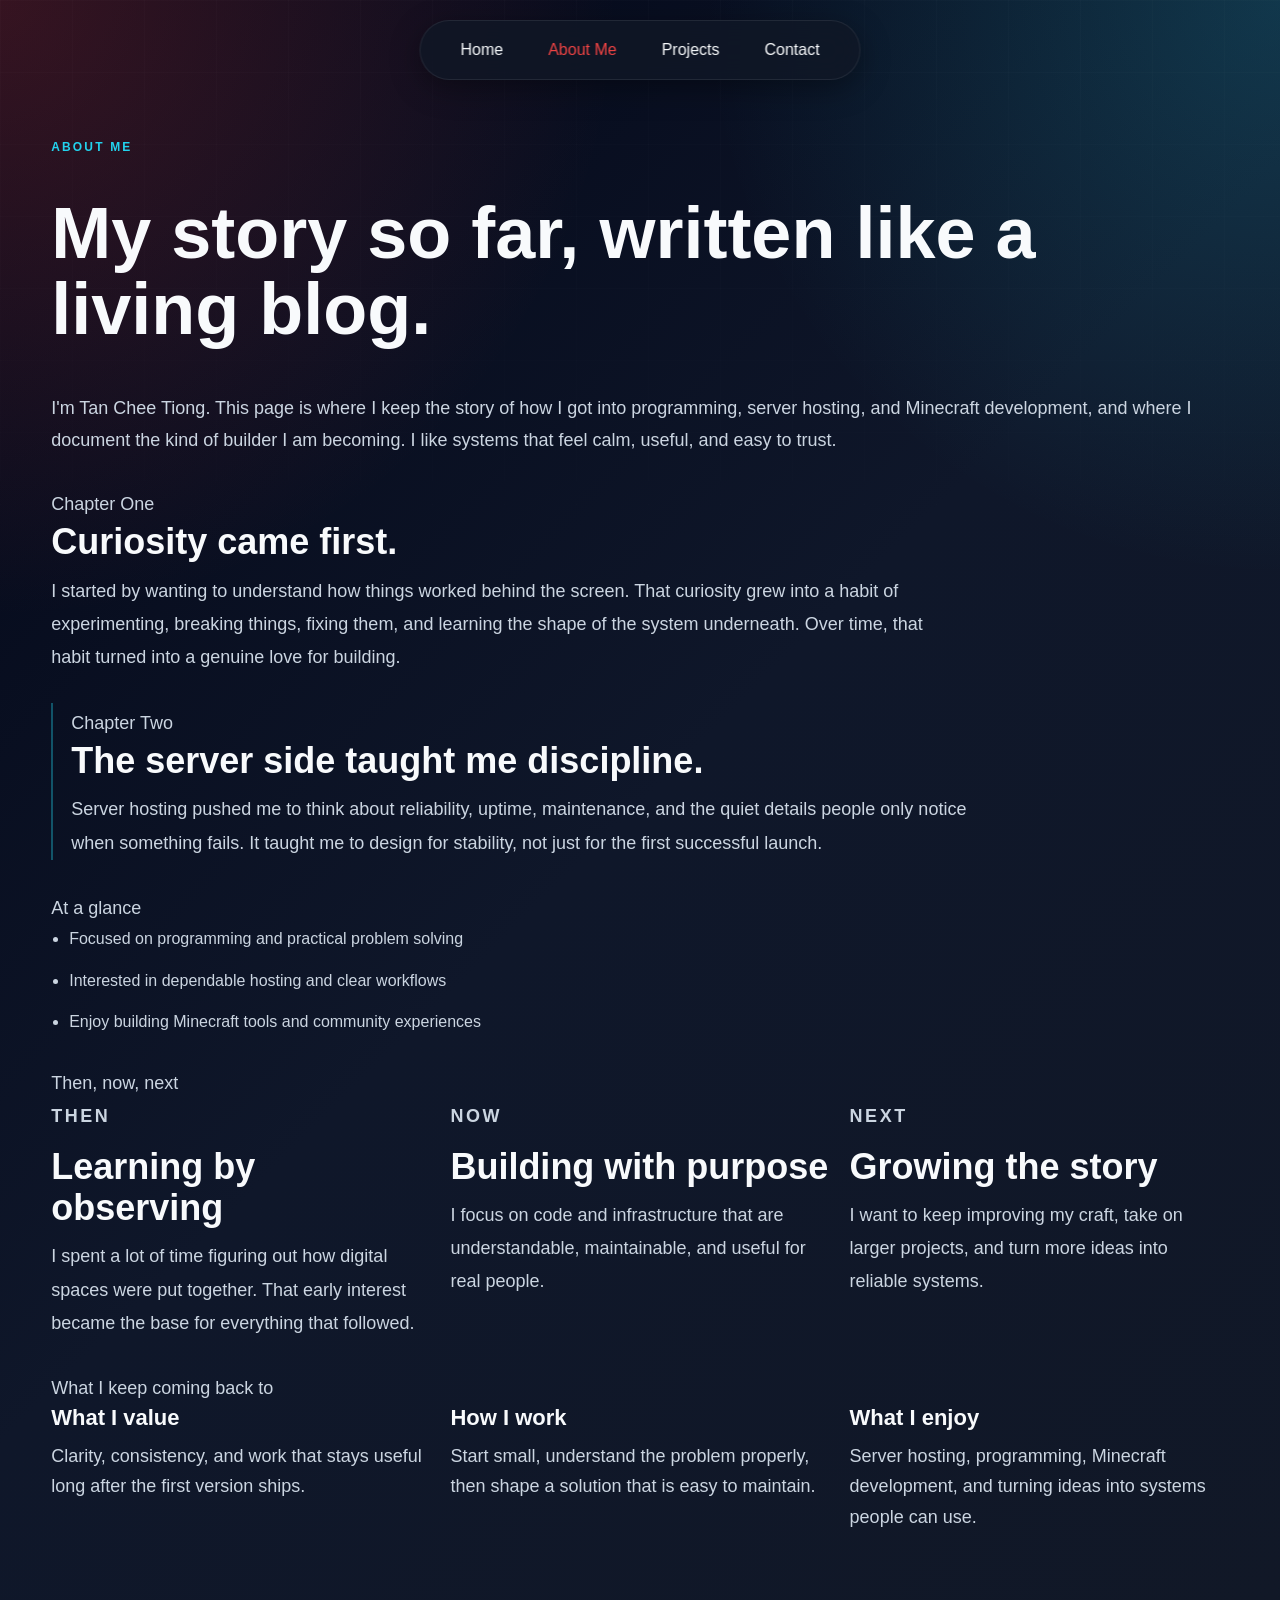
==== about/index.html @ 1e466021 "Remove containers" ====
<!DOCTYPE html>
<html lang="en">

<head>
    <meta charset="UTF-8">
    <meta name="viewport" content="width=device-width, initial-scale=1.0">
    <title>About Me</title>
    <link rel="stylesheet" href="./index.css">
</head>

<body>
    <nav class="navbar">
        <ul class="nav-links">
            <li><a href="../index/">Home</a></li>
            <li><a href="./">About Me</a></li>
            <li><a href="../projects/">Projects</a></li>
            <li><a href="../contact/">Contact</a></li>
        </ul>
    </nav>

    <main class="about-page">
        <section class="about-writing">
            <p class="page-eyebrow">About Me</p>
            <h1 class="page-title">My story so far, written like a living blog.</h1>
            <p class="page-copy">
                I&apos;m Tan Chee Tiong. This page is where I keep the story of how I got into programming, server
                hosting, and Minecraft development, and where I document the kind of builder I am becoming. I like
                systems that feel calm, useful, and easy to trust.
            </p>

            <section class="writing-section">
                <p class="story-label">Chapter One</p>
                <h2>Curiosity came first.</h2>
                <p>
                    I started by wanting to understand how things worked behind the screen. That curiosity grew into a
                    habit of experimenting, breaking things, fixing them, and learning the shape of the system
                    underneath. Over time, that habit turned into a genuine love for building.
                </p>
            </section>

            <section class="writing-section writing-section-emphasis">
                <p class="story-label">Chapter Two</p>
                <h2>The server side taught me discipline.</h2>
                <p>
                    Server hosting pushed me to think about reliability, uptime, maintenance, and the quiet details
                    people only notice when something fails. It taught me to design for stability, not just for the
                    first successful launch.
                </p>
            </section>

            <section class="writing-section">
                <p class="story-label">At a glance</p>
                <ul class="story-list">
                    <li>Focused on programming and practical problem solving</li>
                    <li>Interested in dependable hosting and clear workflows</li>
                    <li>Enjoy building Minecraft tools and community experiences</li>
                </ul>
            </section>

            <section class="writing-section">
                <p class="story-label">Then, now, next</p>
                <div class="writing-timeline">
                    <article>
                        <p class="timeline-year">Then</p>
                        <h2>Learning by observing</h2>
                        <p>
                            I spent a lot of time figuring out how digital spaces were put together. That early
                            interest became the base for everything that followed.
                        </p>
                    </article>
                    <article>
                        <p class="timeline-year">Now</p>
                        <h2>Building with purpose</h2>
                        <p>
                            I focus on code and infrastructure that are understandable, maintainable, and useful for
                            real people.
                        </p>
                    </article>
                    <article>
                        <p class="timeline-year">Next</p>
                        <h2>Growing the story</h2>
                        <p>
                            I want to keep improving my craft, take on larger projects, and turn more ideas into
                            reliable systems.
                        </p>
                    </article>
                </div>
            </section>

            <section class="writing-section">
                <p class="story-label">What I keep coming back to</p>
                <div class="writing-notes">
                    <article>
                        <h2>What I value</h2>
                        <p>Clarity, consistency, and work that stays useful long after the first version ships.</p>
                    </article>
                    <article>
                        <h2>How I work</h2>
                        <p>Start small, understand the problem properly, then shape a solution that is easy to maintain.
                        </p>
                    </article>
                    <article>
                        <h2>What I enjoy</h2>
                        <p>Server hosting, programming, Minecraft development, and turning ideas into systems people can
                            use.</p>
                    </article>
                </div>
            </section>
        </section>
    </main>

    <script type="module" src="../script.js"></script>
</body>

</html>
---- about/index.css ----
* {
    margin: 0;
    padding: 0;
    box-sizing: border-box;
}

:root {
    --background: #020617;
    --surface: rgba(15, 23, 42, 0.72);
    --text: #f8fafc;
    --secondary: #cbd5e1;
    --accent: #22d3ee;
    --accent-alt: #ef4444;
    --border: rgba(255, 255, 255, 0.08);
}

html {
    scroll-behavior: smooth;
}

body {
    font-family: "Segoe UI", Arial, Helvetica, sans-serif;
    color: var(--text);
    min-height: 100vh;
    padding-top: 100px;
    background:
        radial-gradient(circle at top left, rgba(239, 68, 68, 0.22), transparent 30%),
        radial-gradient(circle at top right, rgba(34, 211, 238, 0.18), transparent 28%),
        linear-gradient(135deg, #020617 0%, #0f172a 50%, #111827 100%);
}

body::before {
    content: "";
    position: fixed;
    inset: 0;
    pointer-events: none;
    background-image:
        linear-gradient(rgba(255, 255, 255, 0.03) 1px, transparent 1px),
        linear-gradient(90deg, rgba(255, 255, 255, 0.03) 1px, transparent 1px);
    background-size: 72px 72px;
    mask-image: linear-gradient(180deg, rgba(0, 0, 0, 0.5), transparent 85%);
}

a {
    color: inherit;
}

.navbar {
    position: fixed;
    top: 20px;
    left: 50%;
    transform: translateX(-50%);
    width: fit-content;
    height: 60px;
    padding: 0 40px;
    display: flex;
    justify-content: center;
    align-items: center;
    background: rgba(17, 24, 39, 0.82);
    backdrop-filter: blur(16px);
    -webkit-backdrop-filter: blur(16px);
    border: 1px solid var(--border);
    border-radius: 999px;
    box-shadow: 0 8px 30px rgba(0, 0, 0, 0.35);
    z-index: 1000;
}

.nav-links {
    display: flex;
    list-style: none;
    gap: 45px;
}

.nav-links a {
    color: var(--text);
    text-decoration: none;
    font-size: 16px;
    font-weight: 500;
    transition: color 0.25s ease;
}

.nav-links a:hover,
.nav-links a.active {
    color: var(--accent-alt);
}

.button-primary,
.button-secondary {
    padding: 15px 34px;
    border-radius: 999px;
    text-decoration: none;
    font-weight: 700;
    transition: transform 0.25s ease, background 0.25s ease, border-color 0.25s ease;
}

.button-primary {
    background: var(--accent);
    color: white;
}

.button-primary:hover {
    transform: translateY(-3px);
    background: #ef4444;
}

.button-secondary {
    color: white;
    background: rgba(239, 68, 68, 0.08);
    border: 1px solid rgba(34, 211, 238, 0.22);
}

.button-secondary:hover {
    transform: translateY(-3px);
    background: rgba(34, 211, 238, 0.14);
}

@media (max-width: 900px) {
    body {
        padding-top: 92px;
    }

    .navbar {
        width: calc(100% - 24px);
        height: auto;
        padding: 16px 20px;
        border-radius: 24px;
    }

    .nav-links {
        gap: 18px;
        flex-wrap: wrap;
        justify-content: center;
    }
}

@media (max-width: 640px) {
    .nav-links {
        gap: 12px 16px;
    }

    .nav-links a {
        font-size: 14px;
    }

    .button-primary,
    .button-secondary {
        width: 100%;
        text-align: center;
    }
}


.about-page {
    width: 100%;
    padding: 40px clamp(20px, 4vw, 56px) 80px;
}

.about-writing {
    display: grid;
    gap: 28px;
}

.page-eyebrow {
    color: var(--accent);
    font-size: 12px;
    font-weight: 700;
    letter-spacing: 0.18em;
    text-transform: uppercase;
    margin-bottom: 14px;
}

.page-title {
    font-size: clamp(40px, 6vw, 72px);
    line-height: 1.05;
    margin-bottom: 18px;
}

.page-copy {
    color: var(--secondary);
    font-size: 18px;
    line-height: 1.75;
}

.story-list {
    display: grid;
    gap: 14px;
    padding-left: 18px;
    color: var(--secondary);
    line-height: 1.7;
}

.writing-section {
    padding-top: 4px;
}

.writing-section h2 {
    font-size: clamp(24px, 3vw, 36px);
    line-height: 1.15;
    margin-bottom: 12px;
}

.writing-section p {
    max-width: 900px;
    color: var(--secondary);
    line-height: 1.85;
    font-size: 18px;
}

.writing-section-emphasis {
    padding-left: 18px;
    border-left: 2px solid rgba(34, 211, 238, 0.35);
}

.writing-timeline {
    display: grid;
    grid-template-columns: repeat(3, minmax(0, 1fr));
    gap: 20px;
}

.writing-timeline article {
    padding: 0;
}

.timeline-year {
    color: var(--accent-alt);
    font-size: 13px;
    font-weight: 700;
    letter-spacing: 0.14em;
    text-transform: uppercase;
    margin-bottom: 12px;
}

.writing-notes {
    display: grid;
    grid-template-columns: repeat(3, minmax(0, 1fr));
    gap: 20px;
}

.writing-notes h2 {
    font-size: 22px;
    margin-bottom: 10px;
}

.writing-notes p {
    color: var(--secondary);
    line-height: 1.7;
}

@media (max-width: 900px) {
    .about-page {
        padding: 28px 20px 64px;
    }

    .writing-timeline,
    .writing-notes {
        grid-template-columns: 1fr;
    }
}

@media (max-width: 640px) {

    .page-copy,
    .writing-section p,
    .story-list {
        font-size: 16px;
    }

    .writing-section-emphasis {
        padding-left: 14px;
    }
}
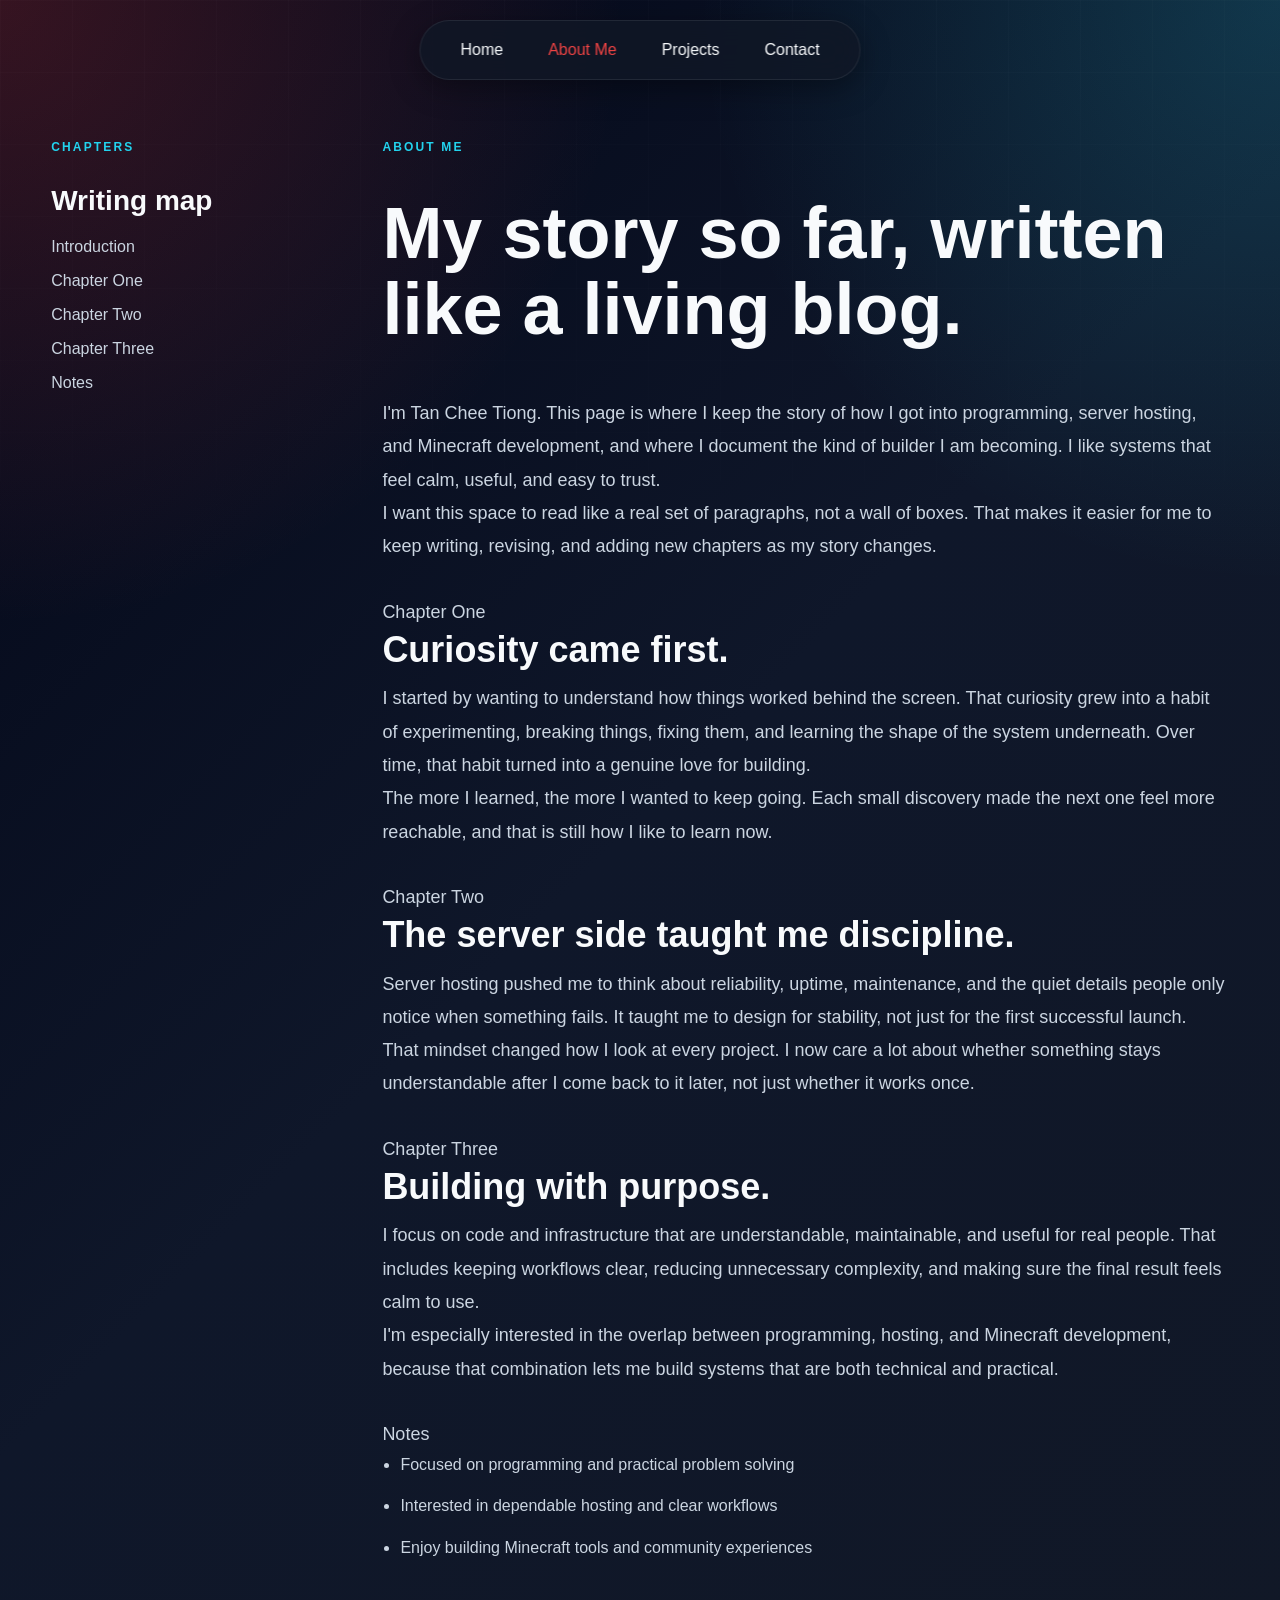
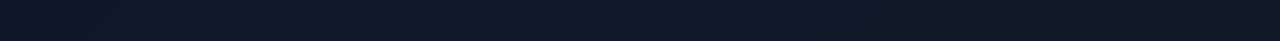
==== commit 38e5d9db: "x.x" ====
--- a/about/index.html
+++ b/about/index.html
@@ -20,92 +20,87 @@
 
     <main class="about-page">
         <section class="about-writing">
-            <p class="page-eyebrow">About Me</p>
-            <h1 class="page-title">My story so far, written like a living blog.</h1>
-            <p class="page-copy">
-                I&apos;m Tan Chee Tiong. This page is where I keep the story of how I got into programming, server
-                hosting, and Minecraft development, and where I document the kind of builder I am becoming. I like
-                systems that feel calm, useful, and easy to trust.
-            </p>
+            <aside class="chapter-sidebar" aria-label="Chapter navigation">
+                <p class="page-eyebrow">Chapters</p>
+                <h2>Writing map</h2>
+                <nav class="chapter-links">
+                    <a href="#intro">Introduction</a>
+                    <a href="#chapter-one">Chapter One</a>
+                    <a href="#chapter-two">Chapter Two</a>
+                    <a href="#chapter-three">Chapter Three</a>
+                    <a href="#notes">Notes</a>
+                </nav>
+            </aside>
 
-            <section class="writing-section">
-                <p class="story-label">Chapter One</p>
-                <h2>Curiosity came first.</h2>
-                <p>
-                    I started by wanting to understand how things worked behind the screen. That curiosity grew into a
-                    habit of experimenting, breaking things, fixing them, and learning the shape of the system
-                    underneath. Over time, that habit turned into a genuine love for building.
-                </p>
-            </section>
+            <article class="about-story">
+                <p class="page-eyebrow">About Me</p>
+                <h1 class="page-title">My story so far, written like a living blog.</h1>
+                <section class="writing-section" id="intro">
+                    <p class="page-copy">
+                        I&apos;m Tan Chee Tiong. This page is where I keep the story of how I got into programming,
+                        server hosting, and Minecraft development, and where I document the kind of builder I am
+                        becoming. I like systems that feel calm, useful, and easy to trust.
+                    </p>
+                    <p class="page-copy">
+                        I want this space to read like a real set of paragraphs, not a wall of boxes. That makes it
+                        easier for me to keep writing, revising, and adding new chapters as my story changes.
+                    </p>
+                </section>
 
-            <section class="writing-section writing-section-emphasis">
-                <p class="story-label">Chapter Two</p>
-                <h2>The server side taught me discipline.</h2>
-                <p>
-                    Server hosting pushed me to think about reliability, uptime, maintenance, and the quiet details
-                    people only notice when something fails. It taught me to design for stability, not just for the
-                    first successful launch.
-                </p>
-            </section>
+                <section class="writing-section writing-section-emphasis" id="chapter-one">
+                    <p class="story-label">Chapter One</p>
+                    <h2>Curiosity came first.</h2>
+                    <p>
+                        I started by wanting to understand how things worked behind the screen. That curiosity grew into
+                        a habit of experimenting, breaking things, fixing them, and learning the shape of the system
+                        underneath. Over time, that habit turned into a genuine love for building.
+                    </p>
+                    <p>
+                        The more I learned, the more I wanted to keep going. Each small discovery made the next one feel
+                        more reachable, and that is still how I like to learn now.
+                    </p>
+                </section>
 
-            <section class="writing-section">
-                <p class="story-label">At a glance</p>
-                <ul class="story-list">
-                    <li>Focused on programming and practical problem solving</li>
-                    <li>Interested in dependable hosting and clear workflows</li>
-                    <li>Enjoy building Minecraft tools and community experiences</li>
-                </ul>
-            </section>
+                <section class="writing-section" id="chapter-two">
+                    <p class="story-label">Chapter Two</p>
+                    <h2>The server side taught me discipline.</h2>
+                    <p>
+                        Server hosting pushed me to think about reliability, uptime, maintenance, and the quiet details
+                        people only notice when something fails. It taught me to design for stability, not just for the
+                        first successful launch.
+                    </p>
+                    <p>
+                        That mindset changed how I look at every project. I now care a lot about whether something stays
+                        understandable after I come back to it later, not just whether it works once.
+                    </p>
+                </section>
 
-            <section class="writing-section">
-                <p class="story-label">Then, now, next</p>
-                <div class="writing-timeline">
-                    <article>
-                        <p class="timeline-year">Then</p>
-                        <h2>Learning by observing</h2>
-                        <p>
-                            I spent a lot of time figuring out how digital spaces were put together. That early
-                            interest became the base for everything that followed.
-                        </p>
-                    </article>
-                    <article>
-                        <p class="timeline-year">Now</p>
-                        <h2>Building with purpose</h2>
-                        <p>
-                            I focus on code and infrastructure that are understandable, maintainable, and useful for
-                            real people.
-                        </p>
-                    </article>
-                    <article>
-                        <p class="timeline-year">Next</p>
-                        <h2>Growing the story</h2>
-                        <p>
-                            I want to keep improving my craft, take on larger projects, and turn more ideas into
-                            reliable systems.
-                        </p>
-                    </article>
-                </div>
-            </section>
+                <section class="writing-section" id="chapter-three">
+                    <p class="story-label">Chapter Three</p>
+                    <h2>Building with purpose.</h2>
+                    <p>
+                        I focus on code and infrastructure that are understandable, maintainable, and useful for real
+                        people. That includes keeping workflows clear, reducing unnecessary complexity, and making sure
+                        the final result feels calm to use.
+                    </p>
+                    <p>
+                        I&apos;m especially interested in the overlap between programming, hosting, and Minecraft
+                        development, because that combination lets me build systems that are both technical and
+                        practical.
+                    </p>
+                </section>
 
-            <section class="writing-section">
-                <p class="story-label">What I keep coming back to</p>
-                <div class="writing-notes">
-                    <article>
-                        <h2>What I value</h2>
-                        <p>Clarity, consistency, and work that stays useful long after the first version ships.</p>
-                    </article>
-                    <article>
-                        <h2>How I work</h2>
-                        <p>Start small, understand the problem properly, then shape a solution that is easy to maintain.
-                        </p>
-                    </article>
-                    <article>
-                        <h2>What I enjoy</h2>
-                        <p>Server hosting, programming, Minecraft development, and turning ideas into systems people can
-                            use.</p>
-                    </article>
-                </div>
-            </section>
+                <section class="writing-section" id="notes">
+                    <p class="story-label">Notes</p>
+                    <ul class="story-list">
+                        <li>Focused on programming and practical problem solving</li>
+                        <li>Interested in dependable hosting and clear workflows</li>
+                        <li>Enjoy building Minecraft tools and community experiences</li>
+                    </ul>
+                </section>
+            </article>
+        </section>
+        </section>
         </section>
     </main>
 
--- a/about/index.css
+++ b/about/index.css
@@ -157,6 +157,45 @@
 
 .about-writing {
     display: grid;
+    grid-template-columns: minmax(220px, 280px) minmax(0, 1fr);
+    gap: clamp(28px, 4vw, 56px);
+    align-items: start;
+}
+
+.chapter-sidebar {
+    position: sticky;
+    top: 108px;
+    align-self: start;
+    display: grid;
+    gap: 18px;
+    padding-right: 8px;
+}
+
+.chapter-sidebar h2 {
+    font-size: 28px;
+    line-height: 1.1;
+}
+
+.chapter-links {
+    display: grid;
+    gap: 10px;
+}
+
+.chapter-links a {
+    color: var(--secondary);
+    text-decoration: none;
+    font-size: 16px;
+    line-height: 1.5;
+    transition: color 0.2s ease, transform 0.2s ease;
+}
+
+.chapter-links a:hover {
+    color: var(--text);
+    transform: translateX(4px);
+}
+
+.about-story {
+    display: grid;
     gap: 28px;
 }
 
@@ -205,16 +244,6 @@
     line-height: 1.85;
     font-size: 18px;
 }
-
-.writing-section-emphasis {
-    padding-left: 18px;
-    border-left: 2px solid rgba(34, 211, 238, 0.35);
-}
-
-.writing-timeline {
-    display: grid;
-    grid-template-columns: repeat(3, minmax(0, 1fr));
-    gap: 20px;
 }
 
 .writing-timeline article {
@@ -223,22 +252,6 @@
 
 .timeline-year {
     color: var(--accent-alt);
-    font-size: 13px;
-    font-weight: 700;
-    letter-spacing: 0.14em;
-    text-transform: uppercase;
-    margin-bottom: 12px;
-}
-
-.writing-notes {
-    display: grid;
-    grid-template-columns: repeat(3, minmax(0, 1fr));
-    gap: 20px;
-}
-
-.writing-notes h2 {
-    font-size: 22px;
-    margin-bottom: 10px;
 }
 
 .writing-notes p {
@@ -246,9 +259,16 @@
     line-height: 1.7;
 }
 
-@media (max-width: 900px) {
+.about-writing {
     .about-page {
         padding: 28px 20px 64px;
+
+        .chapter-sidebar {
+            position: static;
+            padding-right: 0;
+            padding-bottom: 8px;
+            border-bottom: 1px solid rgba(255, 255, 255, 0.08);
+        }
     }
 
     .writing-timeline,
@@ -261,6 +281,11 @@
 
     .page-copy,
     .writing-section p,
+
+    .chapter-sidebar h2 {
+        font-size: 22px;
+    }
+
     .story-list {
         font-size: 16px;
     }
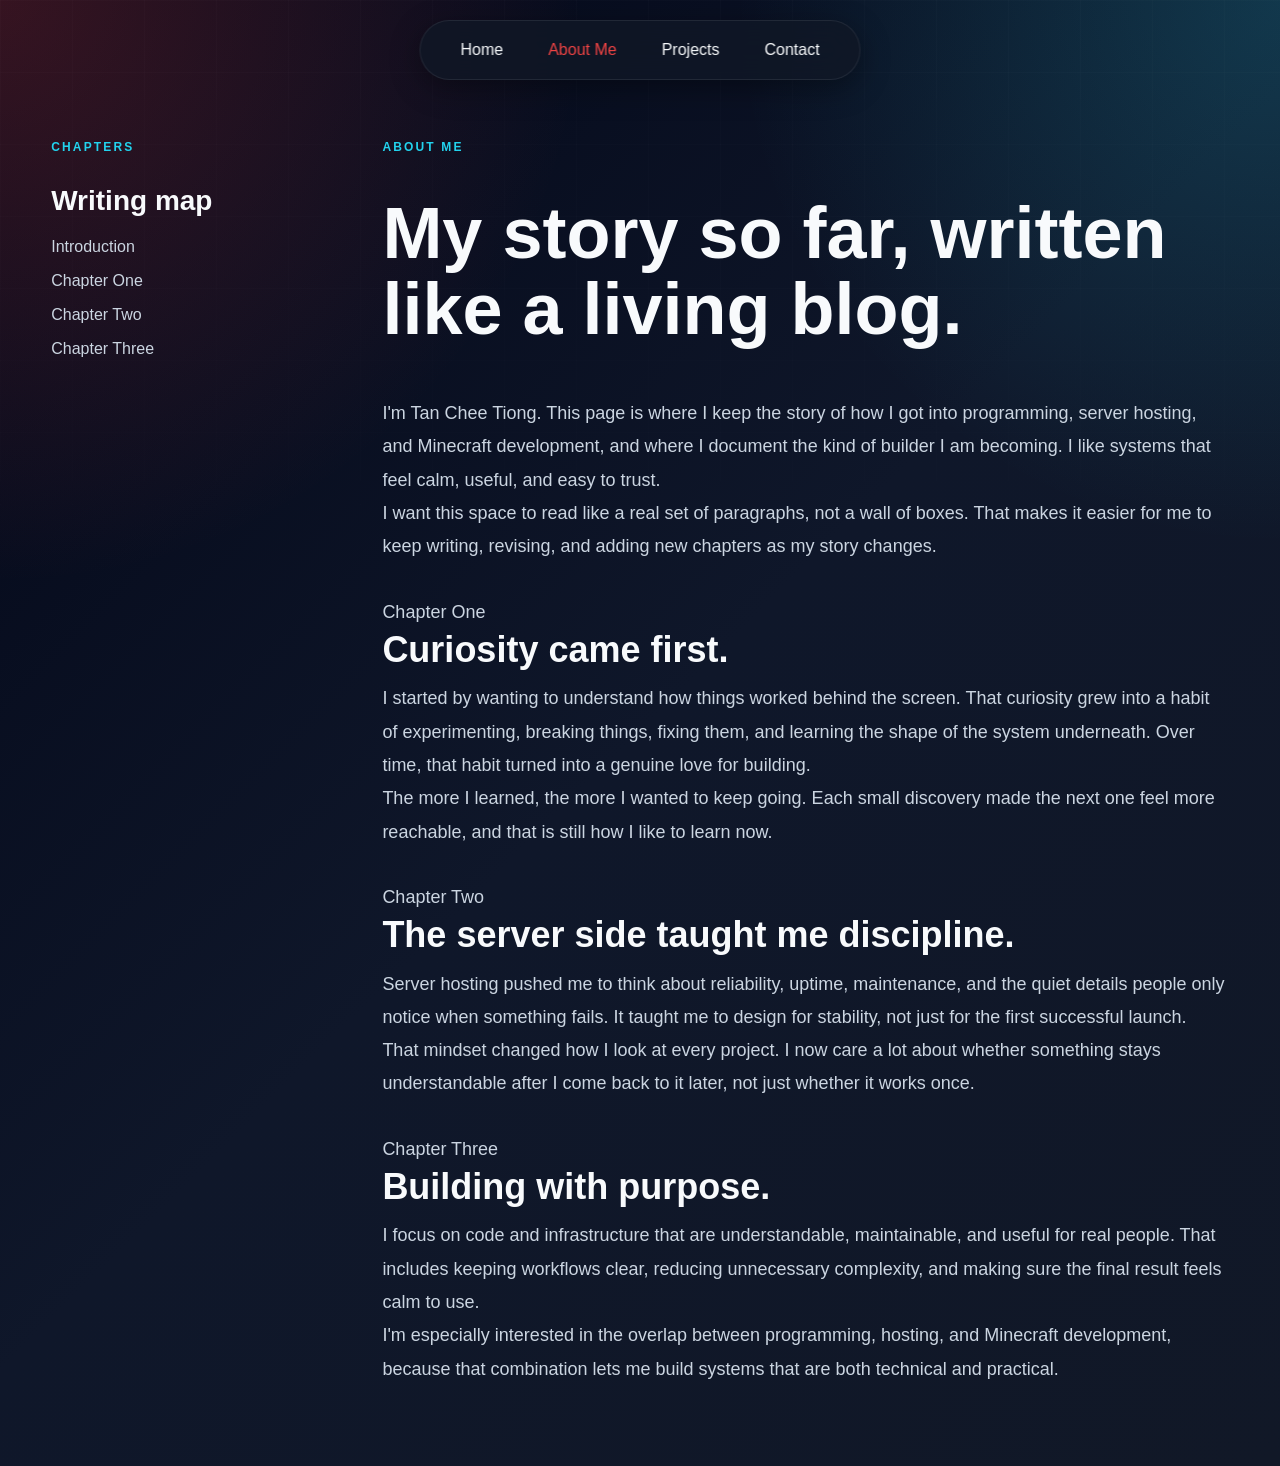
==== commit 9033899b: "ran out of ai credits bruh" ====
--- a/about/index.html
+++ b/about/index.html
@@ -28,7 +28,6 @@
                     <a href="#chapter-one">Chapter One</a>
                     <a href="#chapter-two">Chapter Two</a>
                     <a href="#chapter-three">Chapter Three</a>
-                    <a href="#notes">Notes</a>
                 </nav>
             </aside>
 
@@ -89,18 +88,7 @@
                         practical.
                     </p>
                 </section>
-
-                <section class="writing-section" id="notes">
-                    <p class="story-label">Notes</p>
-                    <ul class="story-list">
-                        <li>Focused on programming and practical problem solving</li>
-                        <li>Interested in dependable hosting and clear workflows</li>
-                        <li>Enjoy building Minecraft tools and community experiences</li>
-                    </ul>
-                </section>
             </article>
-        </section>
-        </section>
         </section>
     </main>
 
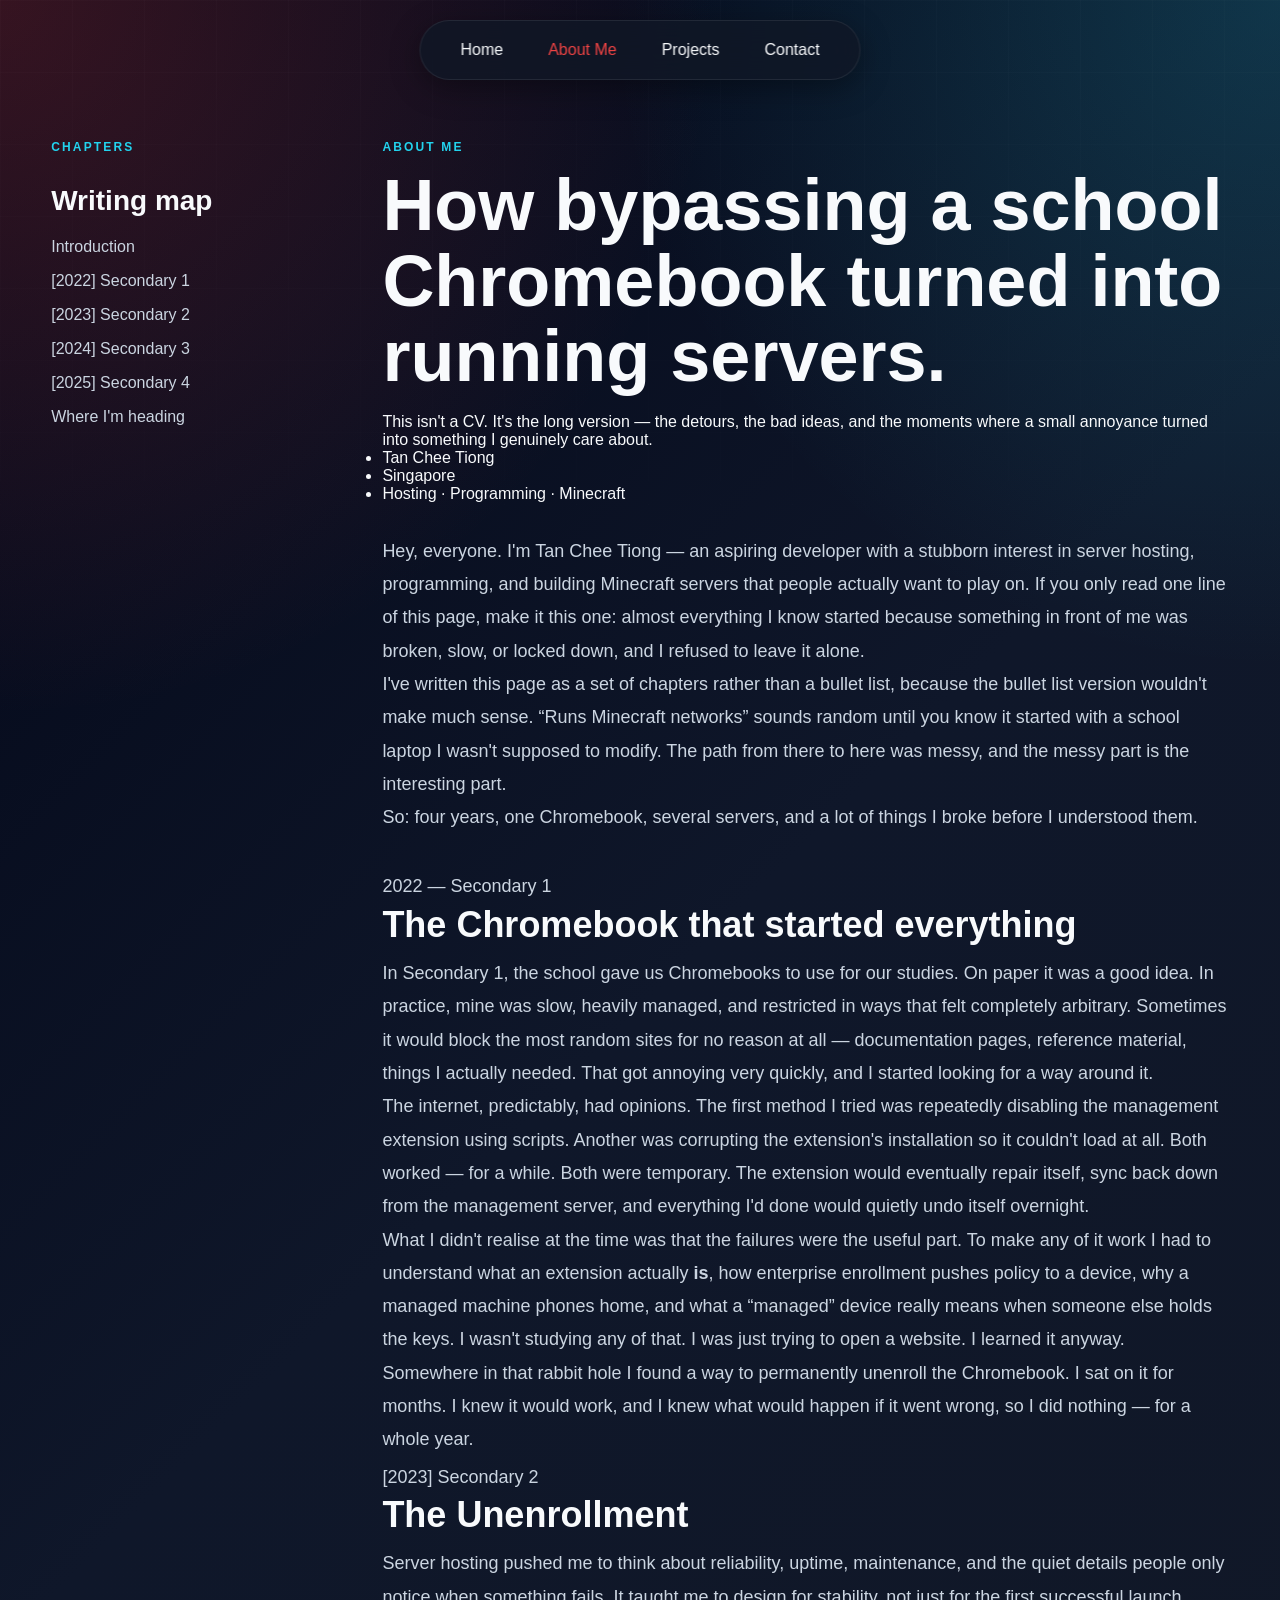
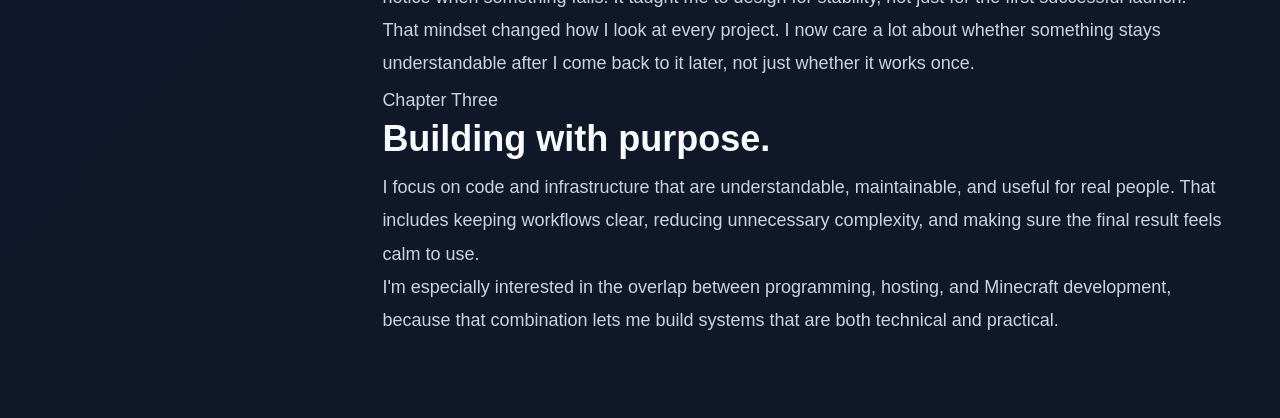
==== commit 426dec27: "PyCharm AI (Claude Opus 5) is COOKING Signed-off-by: alphaTCT3209 <alphatct3209@hotmail.com>" ====
--- a/about/index.html
+++ b/about/index.html
@@ -25,44 +25,83 @@
                 <h2>Writing map</h2>
                 <nav class="chapter-links">
                     <a href="#intro">Introduction</a>
-                    <a href="#chapter-one">Chapter One</a>
-                    <a href="#chapter-two">Chapter Two</a>
-                    <a href="#chapter-three">Chapter Three</a>
+                    <a href="#chapter-one">[2022] Secondary 1</a>
+                    <a href="#chapter-two">[2023] Secondary 2</a>
+                    <a href="#chapter-three">[2024] Secondary 3</a>
+                    <a href="#chapter-four">[2025] Secondary 4</a>
+                    <a href="#chapter-five">Where I'm heading</a>
                 </nav>
             </aside>
 
             <article class="about-story">
-                <p class="page-eyebrow">About Me</p>
-                <h1 class="page-title">My story so far, written like a living blog.</h1>
+                <header class="story-header">
+                    <p class="page-eyebrow">About Me</p>
+                    <h1 class="page-title">How bypassing a school Chromebook turned into running servers.</h1>
+                    <p class="story-lede">
+                        This isn&apos;t a CV. It&apos;s the long version &mdash; the detours, the bad ideas, and the
+                        moments where a small annoyance turned into something I genuinely care about.
+                    </p>
+                    <ul class="story-meta">
+                        <li>Tan Chee Tiong</li>
+                        <li>Singapore</li>
+                        <li>Hosting &middot; Programming &middot; Minecraft</li>
+                    </ul>
+                </header>
                 <section class="writing-section" id="intro">
-                    <p class="page-copy">
-                        I&apos;m Tan Chee Tiong. This page is where I keep the story of how I got into programming,
-                        server hosting, and Minecraft development, and where I document the kind of builder I am
-                        becoming. I like systems that feel calm, useful, and easy to trust.
+                    <p class="lead-paragraph">
+                        Hey, everyone. I&apos;m Tan Chee Tiong &mdash; an aspiring developer with a stubborn interest in
+                        server hosting, programming, and building Minecraft servers that people actually want to play
+                        on. If you only read one line of this page, make it this one: almost everything I know started
+                        because something in front of me was broken, slow, or locked down, and I refused to leave it
+                        alone.
                     </p>
-                    <p class="page-copy">
-                        I want this space to read like a real set of paragraphs, not a wall of boxes. That makes it
-                        easier for me to keep writing, revising, and adding new chapters as my story changes.
+                    <p>
+                        I&apos;ve written this page as a set of chapters rather than a bullet list, because the bullet
+                        list version wouldn&apos;t make much sense. &ldquo;Runs Minecraft networks&rdquo; sounds random
+                        until you know it started with a school laptop I wasn&apos;t supposed to modify. The path from
+                        there to here was messy, and the messy part is the interesting part.
+                    </p>
+                    <p>
+                        So: four years, one Chromebook, several servers, and a lot of things I broke before I understood
+                        them.
                     </p>
                 </section>
 
                 <section class="writing-section writing-section-emphasis" id="chapter-one">
-                    <p class="story-label">Chapter One</p>
-                    <h2>Curiosity came first.</h2>
+                <section class="writing-section" id="chapter-one">
+                    <p class="story-label">2022 &mdash; Secondary 1</p>
+                    <h2>The Chromebook that started everything</h2>
                     <p>
-                        I started by wanting to understand how things worked behind the screen. That curiosity grew into
-                        a habit of experimenting, breaking things, fixing them, and learning the shape of the system
-                        underneath. Over time, that habit turned into a genuine love for building.
+                        In Secondary 1, the school gave us Chromebooks to use for our studies. On paper it was a good
+                        idea. In practice, mine was slow, heavily managed, and restricted in ways that felt completely
+                        arbitrary. Sometimes it would block the most random sites for no reason at all &mdash; documentation
+                        pages, reference material, things I actually needed. That got annoying very quickly, and I
+                        started looking for a way around it.
                     </p>
                     <p>
-                        The more I learned, the more I wanted to keep going. Each small discovery made the next one feel
-                        more reachable, and that is still how I like to learn now.
+                        The internet, predictably, had opinions. The first method I tried was repeatedly disabling the
+                        management extension using scripts. Another was corrupting the extension&apos;s installation so
+                        it couldn&apos;t load at all. Both worked &mdash; for a while. Both were temporary. The extension
+                        would eventually repair itself, sync back down from the management server, and everything
+                        I&apos;d done would quietly undo itself overnight.
+                    </p>
+                    <p>
+                        What I didn&apos;t realise at the time was that the failures were the useful part. To make any
+                        of it work I had to understand what an extension actually <strong>is</strong>, how enterprise
+                        enrollment pushes policy to a device, why a managed machine phones home, and what a
+                        &ldquo;managed&rdquo; device really means when someone else holds the keys. I wasn&apos;t
+                        studying any of that. I was just trying to open a website. I learned it anyway.
+                    </p>
+                    <p>
+                        Somewhere in that rabbit hole I found a way to permanently unenroll the Chromebook. I sat on it
+                        for months. I knew it would work, and I knew what would happen if it went wrong, so I did
+                        nothing &mdash; for a whole year.
                     </p>
                 </section>
 
                 <section class="writing-section" id="chapter-two">
-                    <p class="story-label">Chapter Two</p>
-                    <h2>The server side taught me discipline.</h2>
+                    <p class="story-label">[2023] Secondary 2</p>
+                    <h2>The Unenrollment</h2>
                     <p>
                         Server hosting pushed me to think about reliability, uptime, maintenance, and the quiet details
                         people only notice when something fails. It taught me to design for stability, not just for the
@@ -95,4 +134,4 @@
     <script type="module" src="../script.js"></script>
 </body>
 
-</html>+</html>
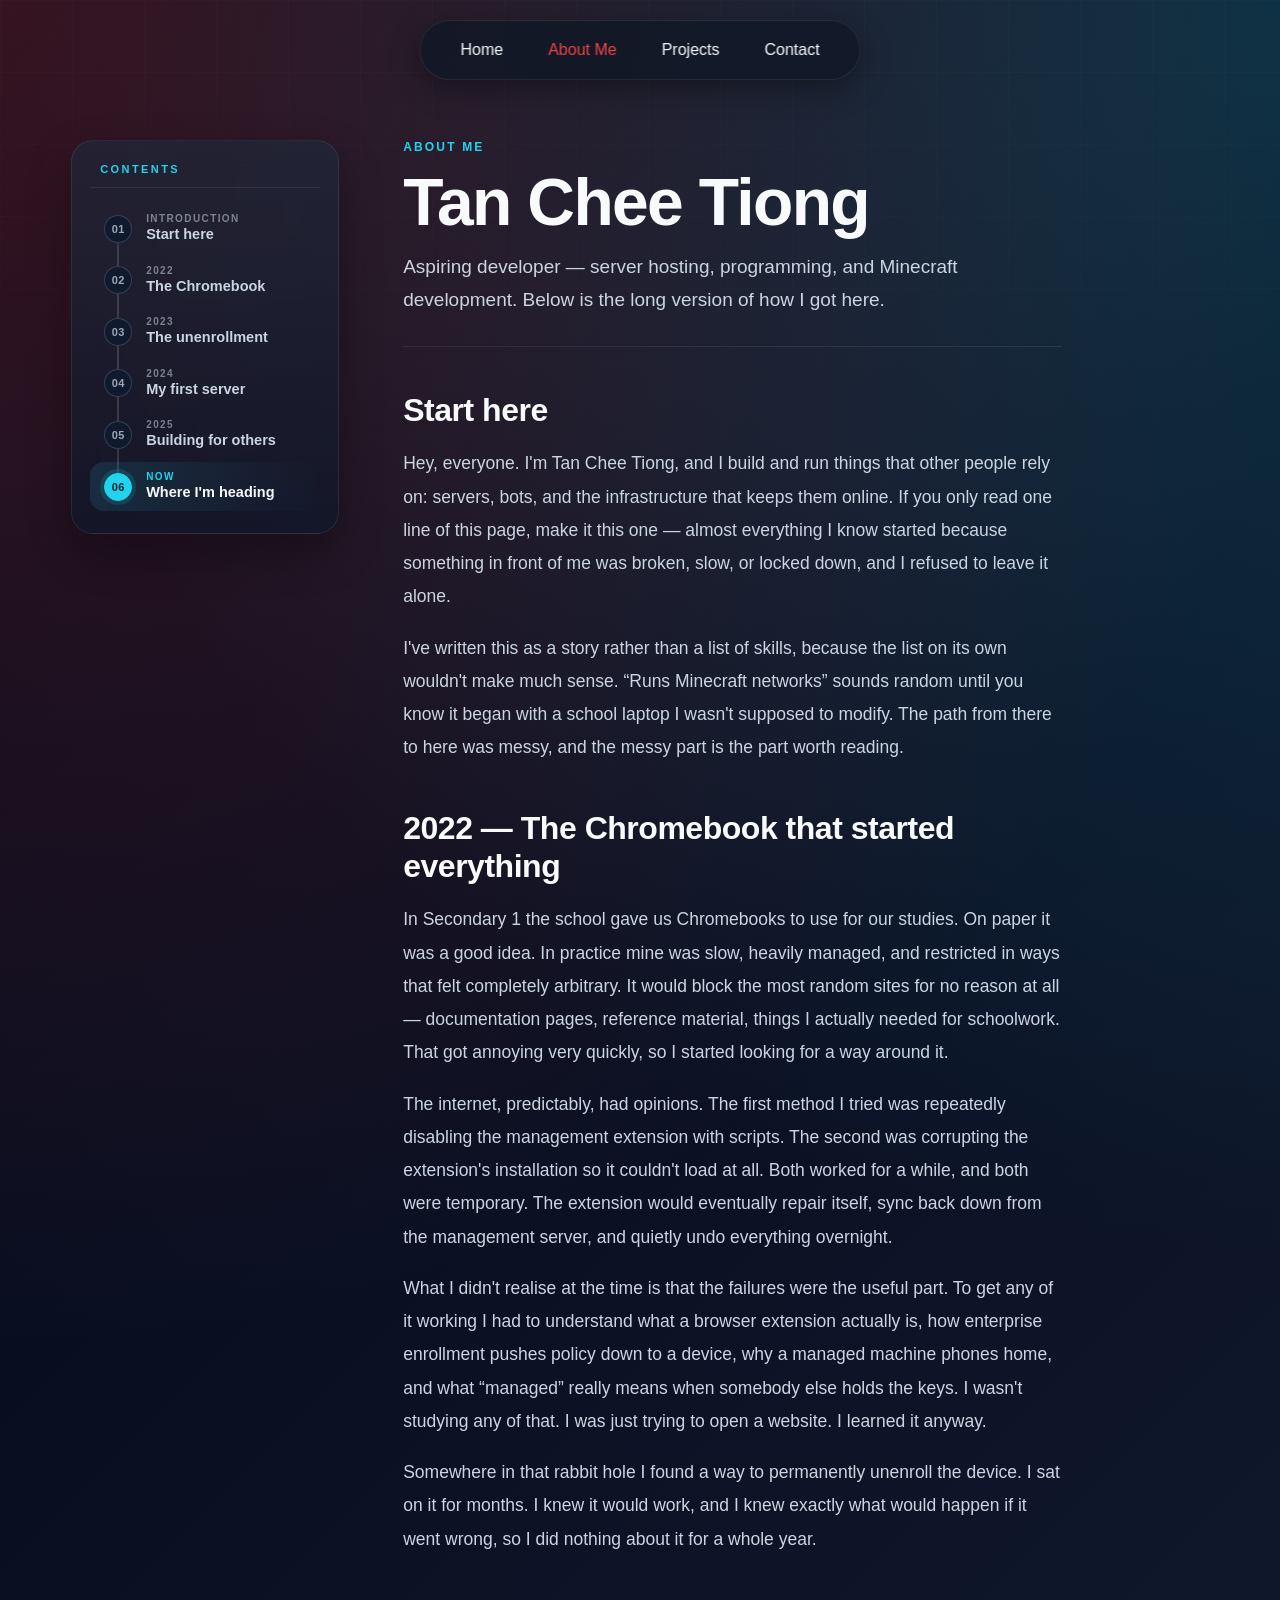
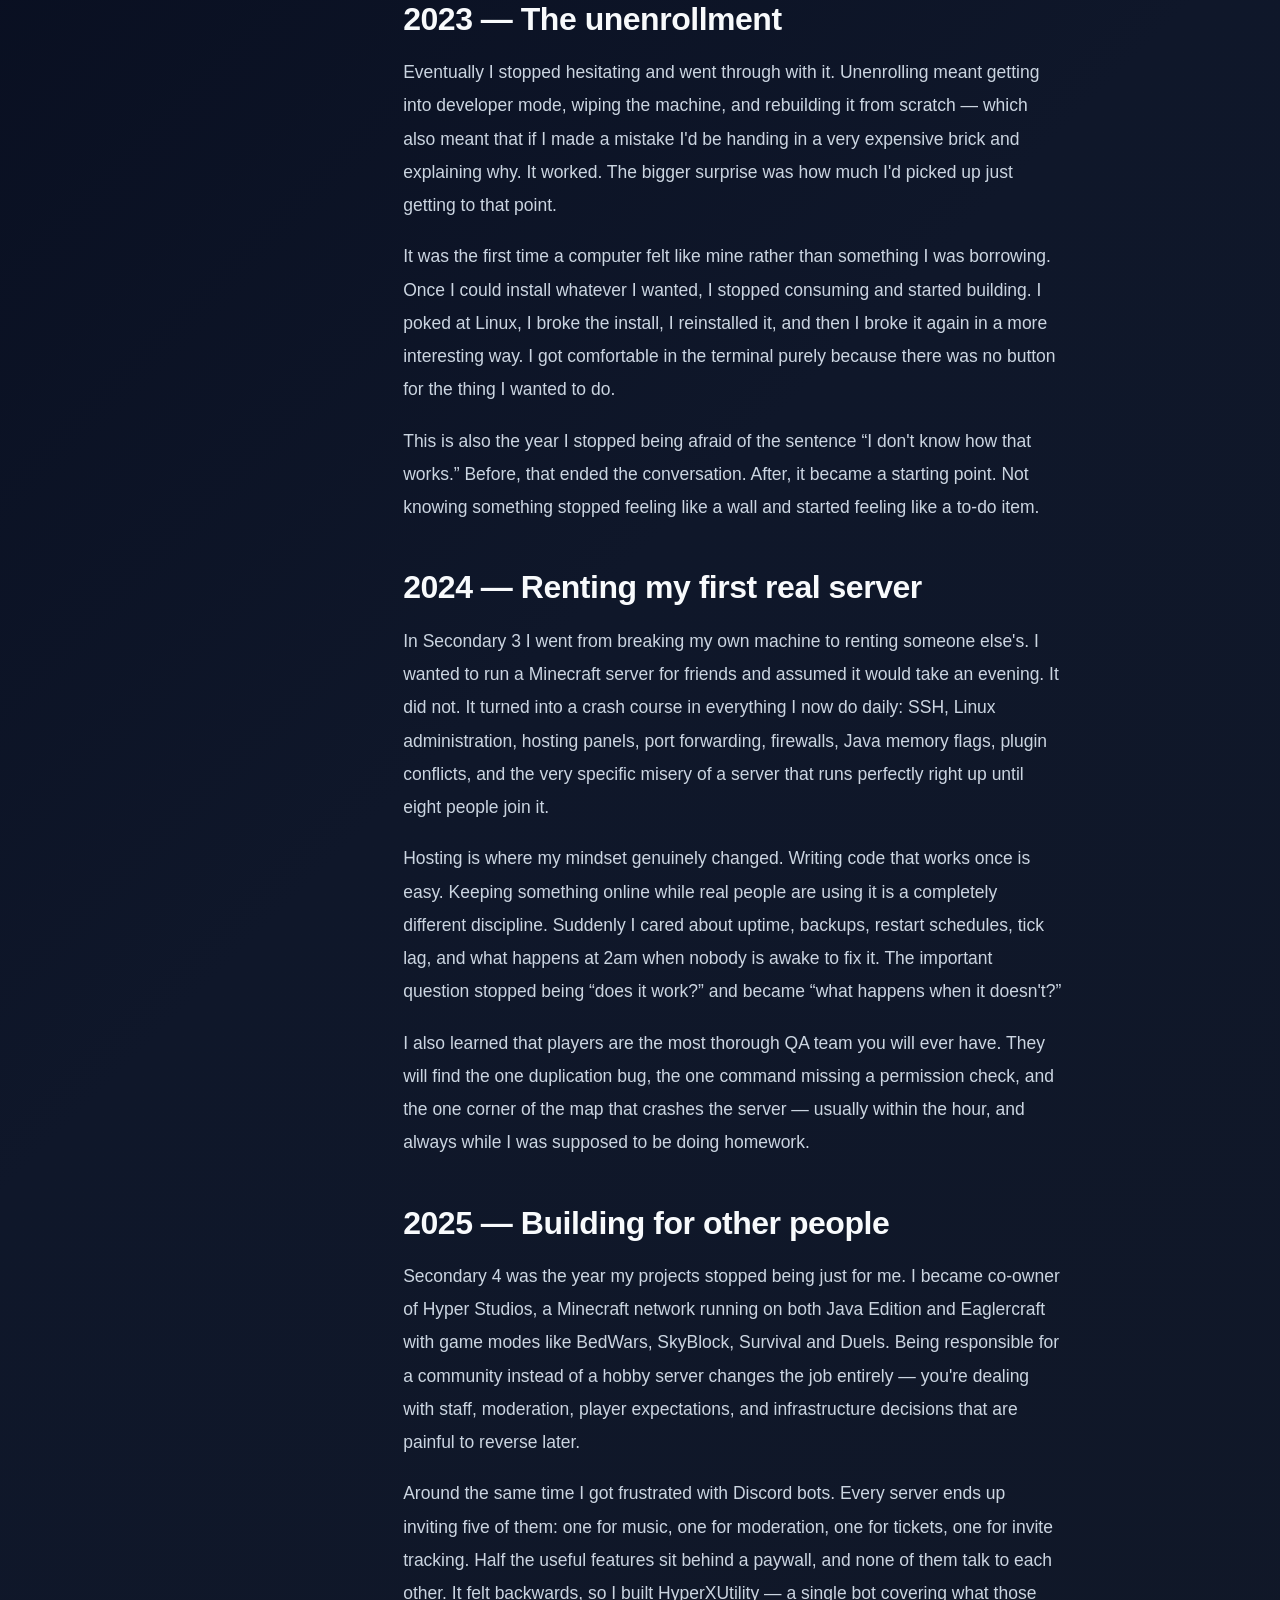
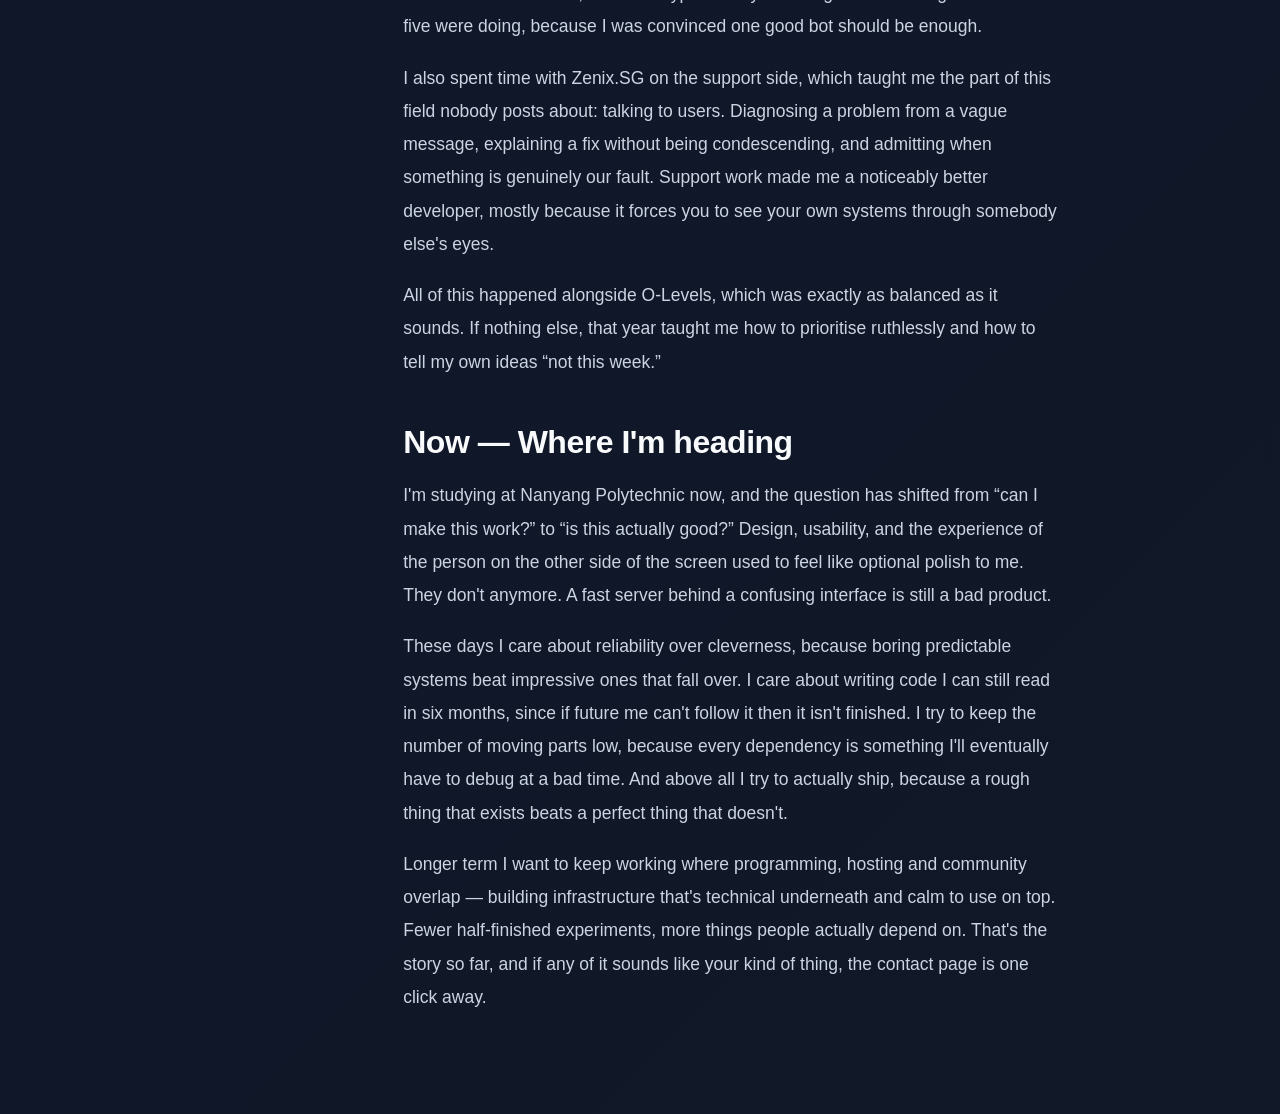
==== commit 9737c1e0: "PyCharm AI (Claude Opus 5) is COOKING" ====
--- a/about/index.html
+++ b/about/index.html
@@ -21,110 +21,206 @@
     <main class="about-page">
         <section class="about-writing">
             <aside class="chapter-sidebar" aria-label="Chapter navigation">
-                <p class="page-eyebrow">Chapters</p>
-                <h2>Writing map</h2>
+                <p class="sidebar-label">Contents</p>
+
                 <nav class="chapter-links">
-                    <a href="#intro">Introduction</a>
-                    <a href="#chapter-one">[2022] Secondary 1</a>
-                    <a href="#chapter-two">[2023] Secondary 2</a>
-                    <a href="#chapter-three">[2024] Secondary 3</a>
-                    <a href="#chapter-four">[2025] Secondary 4</a>
-                    <a href="#chapter-five">Where I'm heading</a>
+                    <a href="#intro">
+                        <span class="chapter-num">01</span>
+                        <span class="chapter-text">
+                            <span class="chapter-year">Introduction</span>
+                            <span class="chapter-name">Start here</span>
+                        </span>
+                    </a>
+                    <a href="#chapter-one">
+                        <span class="chapter-num">02</span>
+                        <span class="chapter-text">
+                            <span class="chapter-year">2022</span>
+                            <span class="chapter-name">The Chromebook</span>
+                        </span>
+                    </a>
+                    <a href="#chapter-two">
+                        <span class="chapter-num">03</span>
+                        <span class="chapter-text">
+                            <span class="chapter-year">2023</span>
+                            <span class="chapter-name">The unenrollment</span>
+                        </span>
+                    </a>
+                    <a href="#chapter-three">
+                        <span class="chapter-num">04</span>
+                        <span class="chapter-text">
+                            <span class="chapter-year">2024</span>
+                            <span class="chapter-name">My first server</span>
+                        </span>
+                    </a>
+                    <a href="#chapter-four">
+                        <span class="chapter-num">05</span>
+                        <span class="chapter-text">
+                            <span class="chapter-year">2025</span>
+                            <span class="chapter-name">Building for others</span>
+                        </span>
+                    </a>
+                    <a href="#chapter-five">
+                        <span class="chapter-num">06</span>
+                        <span class="chapter-text">
+                            <span class="chapter-year">Now</span>
+                            <span class="chapter-name">Where I&apos;m heading</span>
+                        </span>
+                    </a>
                 </nav>
             </aside>
 
             <article class="about-story">
                 <header class="story-header">
                     <p class="page-eyebrow">About Me</p>
-                    <h1 class="page-title">How bypassing a school Chromebook turned into running servers.</h1>
-                    <p class="story-lede">
-                        This isn&apos;t a CV. It&apos;s the long version &mdash; the detours, the bad ideas, and the
-                        moments where a small annoyance turned into something I genuinely care about.
-                    </p>
-                    <ul class="story-meta">
-                        <li>Tan Chee Tiong</li>
-                        <li>Singapore</li>
-                        <li>Hosting &middot; Programming &middot; Minecraft</li>
-                    </ul>
+                    <h1 class="page-title">Tan Chee Tiong</h1>
+                    <p class="story-subtitle">
+                        Aspiring developer &mdash; server hosting, programming, and Minecraft development.
+                        Below is the long version of how I got here.
+                    </p>
                 </header>
+
                 <section class="writing-section" id="intro">
-                    <p class="lead-paragraph">
-                        Hey, everyone. I&apos;m Tan Chee Tiong &mdash; an aspiring developer with a stubborn interest in
-                        server hosting, programming, and building Minecraft servers that people actually want to play
-                        on. If you only read one line of this page, make it this one: almost everything I know started
-                        because something in front of me was broken, slow, or locked down, and I refused to leave it
-                        alone.
-                    </p>
-                    <p>
-                        I&apos;ve written this page as a set of chapters rather than a bullet list, because the bullet
-                        list version wouldn&apos;t make much sense. &ldquo;Runs Minecraft networks&rdquo; sounds random
-                        until you know it started with a school laptop I wasn&apos;t supposed to modify. The path from
-                        there to here was messy, and the messy part is the interesting part.
-                    </p>
-                    <p>
-                        So: four years, one Chromebook, several servers, and a lot of things I broke before I understood
-                        them.
-                    </p>
-                </section>
-
-                <section class="writing-section writing-section-emphasis" id="chapter-one">
+                    <h2>Start here</h2>
+                    <p>
+                        Hey, everyone. I&apos;m Tan Chee Tiong, and I build and run things that other people rely on:
+                        servers, bots, and the infrastructure that keeps them online. If you only read one line of this
+                        page, make it this one &mdash; almost everything I know started because something in front of me
+                        was broken, slow, or locked down, and I refused to leave it alone.
+                    </p>
+                    <p>
+                        I&apos;ve written this as a story rather than a list of skills, because the list on its own
+                        wouldn&apos;t make much sense. &ldquo;Runs Minecraft networks&rdquo; sounds random until you know
+                        it began with a school laptop I wasn&apos;t supposed to modify. The path from there to here was
+                        messy, and the messy part is the part worth reading.
+                    </p>
+                </section>
+
                 <section class="writing-section" id="chapter-one">
-                    <p class="story-label">2022 &mdash; Secondary 1</p>
-                    <h2>The Chromebook that started everything</h2>
-                    <p>
-                        In Secondary 1, the school gave us Chromebooks to use for our studies. On paper it was a good
-                        idea. In practice, mine was slow, heavily managed, and restricted in ways that felt completely
-                        arbitrary. Sometimes it would block the most random sites for no reason at all &mdash; documentation
-                        pages, reference material, things I actually needed. That got annoying very quickly, and I
-                        started looking for a way around it.
+                    <h2>2022 &mdash; The Chromebook that started everything</h2>
+                    <p>
+                        In Secondary 1 the school gave us Chromebooks to use for our studies. On paper it was a good
+                        idea. In practice mine was slow, heavily managed, and restricted in ways that felt completely
+                        arbitrary. It would block the most random sites for no reason at all &mdash; documentation pages,
+                        reference material, things I actually needed for schoolwork. That got annoying very quickly, so
+                        I started looking for a way around it.
                     </p>
                     <p>
                         The internet, predictably, had opinions. The first method I tried was repeatedly disabling the
-                        management extension using scripts. Another was corrupting the extension&apos;s installation so
-                        it couldn&apos;t load at all. Both worked &mdash; for a while. Both were temporary. The extension
-                        would eventually repair itself, sync back down from the management server, and everything
-                        I&apos;d done would quietly undo itself overnight.
-                    </p>
-                    <p>
-                        What I didn&apos;t realise at the time was that the failures were the useful part. To make any
-                        of it work I had to understand what an extension actually <strong>is</strong>, how enterprise
-                        enrollment pushes policy to a device, why a managed machine phones home, and what a
-                        &ldquo;managed&rdquo; device really means when someone else holds the keys. I wasn&apos;t
-                        studying any of that. I was just trying to open a website. I learned it anyway.
-                    </p>
-                    <p>
-                        Somewhere in that rabbit hole I found a way to permanently unenroll the Chromebook. I sat on it
-                        for months. I knew it would work, and I knew what would happen if it went wrong, so I did
-                        nothing &mdash; for a whole year.
+                        management extension with scripts. The second was corrupting the extension&apos;s installation
+                        so it couldn&apos;t load at all. Both worked for a while, and both were temporary. The extension
+                        would eventually repair itself, sync back down from the management server, and quietly undo
+                        everything overnight.
+                    </p>
+                    <p>
+                        What I didn&apos;t realise at the time is that the failures were the useful part. To get any of
+                        it working I had to understand what a browser extension actually is, how enterprise enrollment
+                        pushes policy down to a device, why a managed machine phones home, and what &ldquo;managed&rdquo;
+                        really means when somebody else holds the keys. I wasn&apos;t studying any of that. I was just
+                        trying to open a website. I learned it anyway.
+                    </p>
+                    <p>
+                        Somewhere in that rabbit hole I found a way to permanently unenroll the device. I sat on it for
+                        months. I knew it would work, and I knew exactly what would happen if it went wrong, so I did
+                        nothing about it for a whole year.
                     </p>
                 </section>
 
                 <section class="writing-section" id="chapter-two">
-                    <p class="story-label">[2023] Secondary 2</p>
-                    <h2>The Unenrollment</h2>
-                    <p>
-                        Server hosting pushed me to think about reliability, uptime, maintenance, and the quiet details
-                        people only notice when something fails. It taught me to design for stability, not just for the
-                        first successful launch.
-                    </p>
-                    <p>
-                        That mindset changed how I look at every project. I now care a lot about whether something stays
-                        understandable after I come back to it later, not just whether it works once.
+                    <h2>2023 &mdash; The unenrollment</h2>
+                    <p>
+                        Eventually I stopped hesitating and went through with it. Unenrolling meant getting into
+                        developer mode, wiping the machine, and rebuilding it from scratch &mdash; which also meant that if
+                        I made a mistake I&apos;d be handing in a very expensive brick and explaining why. It worked.
+                        The bigger surprise was how much I&apos;d picked up just getting to that point.
+                    </p>
+                    <p>
+                        It was the first time a computer felt like mine rather than something I was borrowing. Once I
+                        could install whatever I wanted, I stopped consuming and started building. I poked at Linux, I
+                        broke the install, I reinstalled it, and then I broke it again in a more interesting way. I got
+                        comfortable in the terminal purely because there was no button for the thing I wanted to do.
+                    </p>
+                    <p>
+                        This is also the year I stopped being afraid of the sentence &ldquo;I don&apos;t know how that
+                        works.&rdquo; Before, that ended the conversation. After, it became a starting point. Not
+                        knowing something stopped feeling like a wall and started feeling like a to-do item.
                     </p>
                 </section>
 
                 <section class="writing-section" id="chapter-three">
-                    <p class="story-label">Chapter Three</p>
-                    <h2>Building with purpose.</h2>
-                    <p>
-                        I focus on code and infrastructure that are understandable, maintainable, and useful for real
-                        people. That includes keeping workflows clear, reducing unnecessary complexity, and making sure
-                        the final result feels calm to use.
-                    </p>
-                    <p>
-                        I&apos;m especially interested in the overlap between programming, hosting, and Minecraft
-                        development, because that combination lets me build systems that are both technical and
-                        practical.
+                    <h2>2024 &mdash; Renting my first real server</h2>
+                    <p>
+                        In Secondary 3 I went from breaking my own machine to renting someone else&apos;s. I wanted to
+                        run a Minecraft server for friends and assumed it would take an evening. It did not. It turned
+                        into a crash course in everything I now do daily: SSH, Linux administration, hosting panels,
+                        port forwarding, firewalls, Java memory flags, plugin conflicts, and the very specific misery of
+                        a server that runs perfectly right up until eight people join it.
+                    </p>
+                    <p>
+                        Hosting is where my mindset genuinely changed. Writing code that works once is easy. Keeping
+                        something online while real people are using it is a completely different discipline. Suddenly I
+                        cared about uptime, backups, restart schedules, tick lag, and what happens at 2am when nobody is
+                        awake to fix it. The important question stopped being &ldquo;does it work?&rdquo; and became
+                        &ldquo;what happens when it doesn&apos;t?&rdquo;
+                    </p>
+                    <p>
+                        I also learned that players are the most thorough QA team you will ever have. They will find the
+                        one duplication bug, the one command missing a permission check, and the one corner of the map
+                        that crashes the server &mdash; usually within the hour, and always while I was supposed to be doing
+                        homework.
+                    </p>
+                </section>
+
+                <section class="writing-section" id="chapter-four">
+                    <h2>2025 &mdash; Building for other people</h2>
+                    <p>
+                        Secondary 4 was the year my projects stopped being just for me. I became co-owner of Hyper
+                        Studios, a Minecraft network running on both Java Edition and Eaglercraft with game modes like
+                        BedWars, SkyBlock, Survival and Duels. Being responsible for a community instead of a hobby
+                        server changes the job entirely &mdash; you&apos;re dealing with staff, moderation, player
+                        expectations, and infrastructure decisions that are painful to reverse later.
+                    </p>
+                    <p>
+                        Around the same time I got frustrated with Discord bots. Every server ends up inviting five of
+                        them: one for music, one for moderation, one for tickets, one for invite tracking. Half the
+                        useful features sit behind a paywall, and none of them talk to each other. It felt backwards, so
+                        I built HyperXUtility &mdash; a single bot covering what those five were doing, because I was
+                        convinced one good bot should be enough.
+                    </p>
+                    <p>
+                        I also spent time with Zenix.SG on the support side, which taught me the part of this field
+                        nobody posts about: talking to users. Diagnosing a problem from a vague message, explaining a
+                        fix without being condescending, and admitting when something is genuinely our fault. Support
+                        work made me a noticeably better developer, mostly because it forces you to see your own systems
+                        through somebody else&apos;s eyes.
+                    </p>
+                    <p>
+                        All of this happened alongside O-Levels, which was exactly as balanced as it sounds. If nothing
+                        else, that year taught me how to prioritise ruthlessly and how to tell my own ideas &ldquo;not
+                        this week.&rdquo;
+                    </p>
+                </section>
+
+                <section class="writing-section" id="chapter-five">
+                    <h2>Now &mdash; Where I&apos;m heading</h2>
+                    <p>
+                        I&apos;m studying at Nanyang Polytechnic now, and the question has shifted from &ldquo;can I make
+                        this work?&rdquo; to &ldquo;is this actually good?&rdquo; Design, usability, and the experience
+                        of the person on the other side of the screen used to feel like optional polish to me. They
+                        don&apos;t anymore. A fast server behind a confusing interface is still a bad product.
+                    </p>
+                    <p>
+                        These days I care about reliability over cleverness, because boring predictable systems beat
+                        impressive ones that fall over. I care about writing code I can still read in six months, since
+                        if future me can&apos;t follow it then it isn&apos;t finished. I try to keep the number of moving
+                        parts low, because every dependency is something I&apos;ll eventually have to debug at a bad
+                        time. And above all I try to actually ship, because a rough thing that exists beats a perfect
+                        thing that doesn&apos;t.
+                    </p>
+                    <p>
+                        Longer term I want to keep working where programming, hosting and community overlap &mdash; building
+                        infrastructure that&apos;s technical underneath and calm to use on top. Fewer half-finished
+                        experiments, more things people actually depend on. That&apos;s the story so far, and if any of it
+                        sounds like your kind of thing, the contact page is one click away.
                     </p>
                 </section>
             </article>
@@ -132,6 +228,7 @@
     </main>
 
     <script type="module" src="../script.js"></script>
+    <script type="module" src="./index.js"></script>
 </body>
 
-</html>
+</html>
--- a/about/index.css
+++ b/about/index.css
@@ -149,54 +149,160 @@
     }
 }
 
+/* ============================================================
+   About page
+   ============================================================ */
 
 .about-page {
-    width: 100%;
-    padding: 40px clamp(20px, 4vw, 56px) 80px;
+    width: min(1240px, 100%);
+    margin: 0 auto;
+    padding: 40px clamp(20px, 4vw, 56px) 100px;
 }
 
 .about-writing {
     display: grid;
-    grid-template-columns: minmax(220px, 280px) minmax(0, 1fr);
-    gap: clamp(28px, 4vw, 56px);
+    grid-template-columns: minmax(230px, 268px) minmax(0, 1fr);
+    gap: clamp(28px, 5vw, 72px);
     align-items: start;
 }
+
+/* ---------- Left contents bar ---------- */
 
 .chapter-sidebar {
     position: sticky;
     top: 108px;
     align-self: start;
     display: grid;
-    gap: 18px;
-    padding-right: 8px;
-}
-
-.chapter-sidebar h2 {
-    font-size: 28px;
-    line-height: 1.1;
+    gap: 16px;
+    padding: 22px 18px;
+    background: linear-gradient(180deg, rgba(30, 41, 59, 0.66), rgba(15, 23, 42, 0.72));
+    border: 1px solid var(--border);
+    border-radius: 22px;
+    box-shadow: 0 18px 44px rgba(0, 0, 0, 0.32);
+    backdrop-filter: blur(16px);
+    -webkit-backdrop-filter: blur(16px);
+}
+
+.sidebar-label {
+    color: var(--accent);
+    font-size: 11px;
+    font-weight: 800;
+    letter-spacing: 0.22em;
+    text-transform: uppercase;
+    padding: 0 10px 12px;
+    border-bottom: 1px solid var(--border);
 }
 
 .chapter-links {
-    display: grid;
-    gap: 10px;
+    position: relative;
+    display: grid;
+    gap: 2px;
+}
+
+/* Vertical rail connecting the chapter numbers */
+.chapter-links::before {
+    content: "";
+    position: absolute;
+    left: 27px;
+    top: 20px;
+    bottom: 20px;
+    width: 2px;
+    border-radius: 2px;
+    background: linear-gradient(180deg,
+            transparent,
+            rgba(255, 255, 255, 0.14) 10%,
+            rgba(255, 255, 255, 0.14) 90%,
+            transparent);
 }
 
 .chapter-links a {
+    position: relative;
+    z-index: 1;
+    display: grid;
+    grid-template-columns: 28px minmax(0, 1fr);
+    align-items: center;
+    gap: 14px;
+    padding: 9px 12px 9px 14px;
+    border-radius: 14px;
+    text-decoration: none;
+    transition: background 0.22s ease, transform 0.22s ease;
+}
+
+.chapter-links a:hover {
+    background: rgba(255, 255, 255, 0.05);
+    transform: translateX(3px);
+}
+
+.chapter-num {
+    display: grid;
+    place-items: center;
+    width: 28px;
+    height: 28px;
+    border-radius: 50%;
+    background: #101a2e;
+    border: 1px solid rgba(255, 255, 255, 0.16);
+    color: rgba(203, 213, 225, 0.75);
+    font-size: 11px;
+    font-weight: 800;
+    letter-spacing: 0.02em;
+    transition: background 0.22s ease, border-color 0.22s ease, color 0.22s ease, box-shadow 0.22s ease;
+}
+
+.chapter-text {
+    display: grid;
+    gap: 1px;
+    min-width: 0;
+}
+
+.chapter-year {
+    color: rgba(203, 213, 225, 0.55);
+    font-size: 10px;
+    font-weight: 800;
+    letter-spacing: 0.14em;
+    text-transform: uppercase;
+}
+
+.chapter-name {
     color: var(--secondary);
-    text-decoration: none;
-    font-size: 16px;
-    line-height: 1.5;
-    transition: color 0.2s ease, transform 0.2s ease;
-}
-
-.chapter-links a:hover {
+    font-size: 14.5px;
+    font-weight: 600;
+    line-height: 1.35;
+    transition: color 0.22s ease;
+}
+
+/* Active chapter */
+.chapter-links a.is-active {
+    background: linear-gradient(90deg, rgba(34, 211, 238, 0.12), transparent);
+}
+
+.chapter-links a.is-active .chapter-num {
+    background: var(--accent);
+    border-color: var(--accent);
+    color: #05202a;
+    box-shadow: 0 0 0 4px rgba(34, 211, 238, 0.14);
+}
+
+.chapter-links a.is-active .chapter-name {
     color: var(--text);
-    transform: translateX(4px);
-}
+}
+
+.chapter-links a.is-active .chapter-year {
+    color: var(--accent);
+}
+
+/* ---------- Story column ---------- */
 
 .about-story {
     display: grid;
-    gap: 28px;
+    gap: 44px;
+    max-width: 74ch;
+}
+
+.story-header {
+    display: grid;
+    gap: 14px;
+    padding-bottom: 30px;
+    border-bottom: 1px solid var(--border);
 }
 
 .page-eyebrow {
@@ -205,92 +311,100 @@
     font-weight: 700;
     letter-spacing: 0.18em;
     text-transform: uppercase;
-    margin-bottom: 14px;
+    margin-bottom: 0;
 }
 
 .page-title {
-    font-size: clamp(40px, 6vw, 72px);
+    font-size: clamp(38px, 6vw, 66px);
     line-height: 1.05;
-    margin-bottom: 18px;
-}
-
-.page-copy {
+    letter-spacing: -0.025em;
+    margin-bottom: 0;
+}
+
+.story-subtitle {
     color: var(--secondary);
-    font-size: 18px;
-    line-height: 1.75;
-}
-
-.story-list {
-    display: grid;
-    gap: 14px;
-    padding-left: 18px;
+    font-size: clamp(16px, 2vw, 19px);
+    line-height: 1.7;
+    max-width: 60ch;
+}
+
+/* ---------- Sections: headers + paragraphs only ---------- */
+
+.writing-section {
+    display: grid;
+    gap: 18px;
+    scroll-margin-top: 120px;
+}
+
+.writing-section h2 {
+    font-size: clamp(23px, 3vw, 32px);
+    line-height: 1.2;
+    letter-spacing: -0.015em;
+}
+
+.writing-section p {
     color: var(--secondary);
-    line-height: 1.7;
-}
-
-.writing-section {
-    padding-top: 4px;
-}
-
-.writing-section h2 {
-    font-size: clamp(24px, 3vw, 36px);
-    line-height: 1.15;
-    margin-bottom: 12px;
-}
-
-.writing-section p {
-    max-width: 900px;
-    color: var(--secondary);
-    line-height: 1.85;
-    font-size: 18px;
-}
-}
-
-.writing-timeline article {
-    padding: 0;
-}
-
-.timeline-year {
-    color: var(--accent-alt);
-}
-
-.writing-notes p {
-    color: var(--secondary);
-    line-height: 1.7;
-}
-
-.about-writing {
+    font-size: 17.5px;
+    line-height: 1.9;
+}
+
+/* ---------- Responsive ---------- */
+
+@media (max-width: 980px) {
+    .about-writing {
+        grid-template-columns: minmax(0, 1fr);
+        gap: 26px;
+    }
+
+    .chapter-sidebar {
+        position: static;
+        padding: 16px;
+    }
+
+    .sidebar-label {
+        padding: 0 2px 10px;
+    }
+
+    .chapter-links {
+        grid-auto-flow: column;
+        grid-auto-columns: max-content;
+        gap: 8px;
+        overflow-x: auto;
+        padding-bottom: 4px;
+        scrollbar-width: thin;
+    }
+
+    .chapter-links::before {
+        display: none;
+    }
+
+    .chapter-links a {
+        gap: 10px;
+        padding: 8px 14px 8px 8px;
+        border: 1px solid var(--border);
+        white-space: nowrap;
+    }
+
+    .chapter-links a:hover {
+        transform: none;
+    }
+
+    .chapter-links a.is-active {
+        border-color: rgba(34, 211, 238, 0.4);
+    }
+}
+
+@media (max-width: 640px) {
     .about-page {
-        padding: 28px 20px 64px;
-
-        .chapter-sidebar {
-            position: static;
-            padding-right: 0;
-            padding-bottom: 8px;
-            border-bottom: 1px solid rgba(255, 255, 255, 0.08);
-        }
-    }
-
-    .writing-timeline,
-    .writing-notes {
-        grid-template-columns: 1fr;
-    }
-}
-
-@media (max-width: 640px) {
-
-    .page-copy,
-    .writing-section p,
-
-    .chapter-sidebar h2 {
-        font-size: 22px;
-    }
-
-    .story-list {
-        font-size: 16px;
-    }
-
-    .writing-section-emphasis {
-        padding-left: 14px;
+        padding: 28px 18px 72px;
+    }
+
+    .about-story {
+        gap: 34px;
+    }
+
+    .writing-section p {
+        font-size: 16.5px;
+        line-height: 1.85;
     }
 }
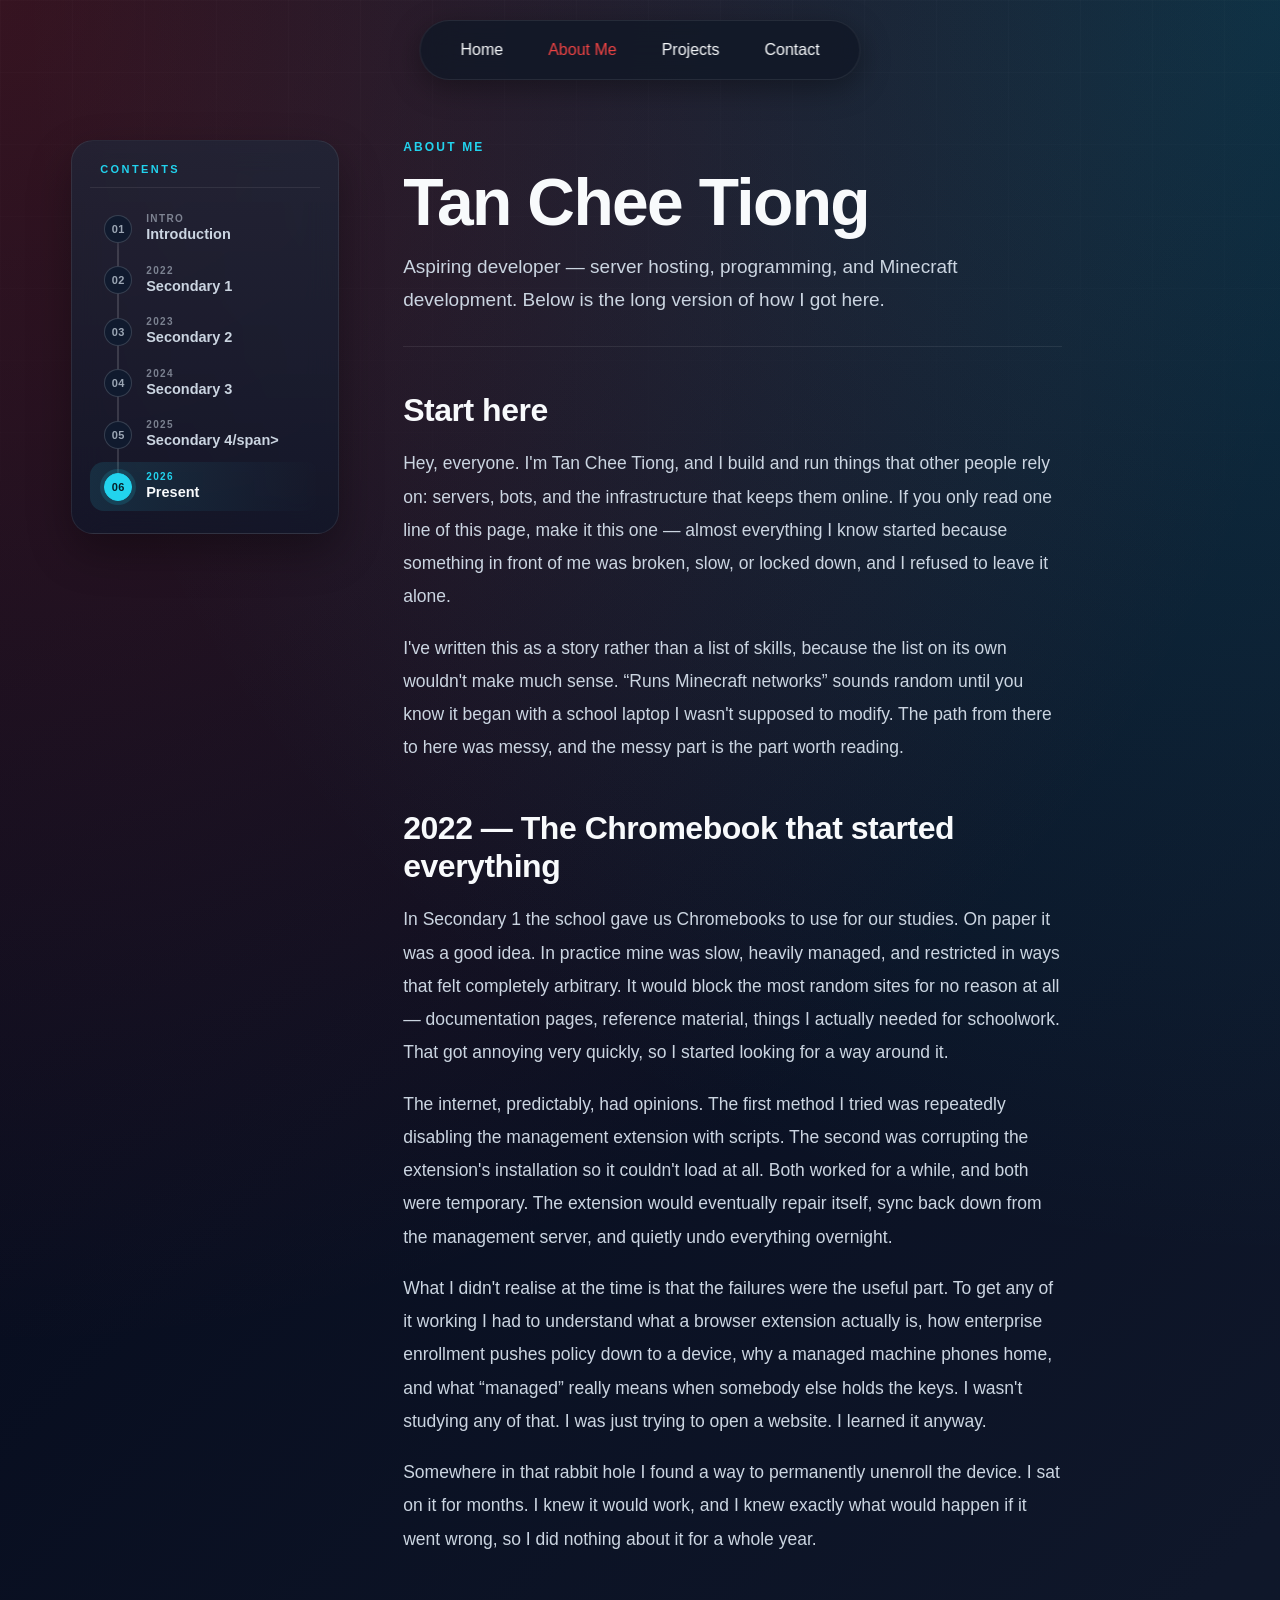
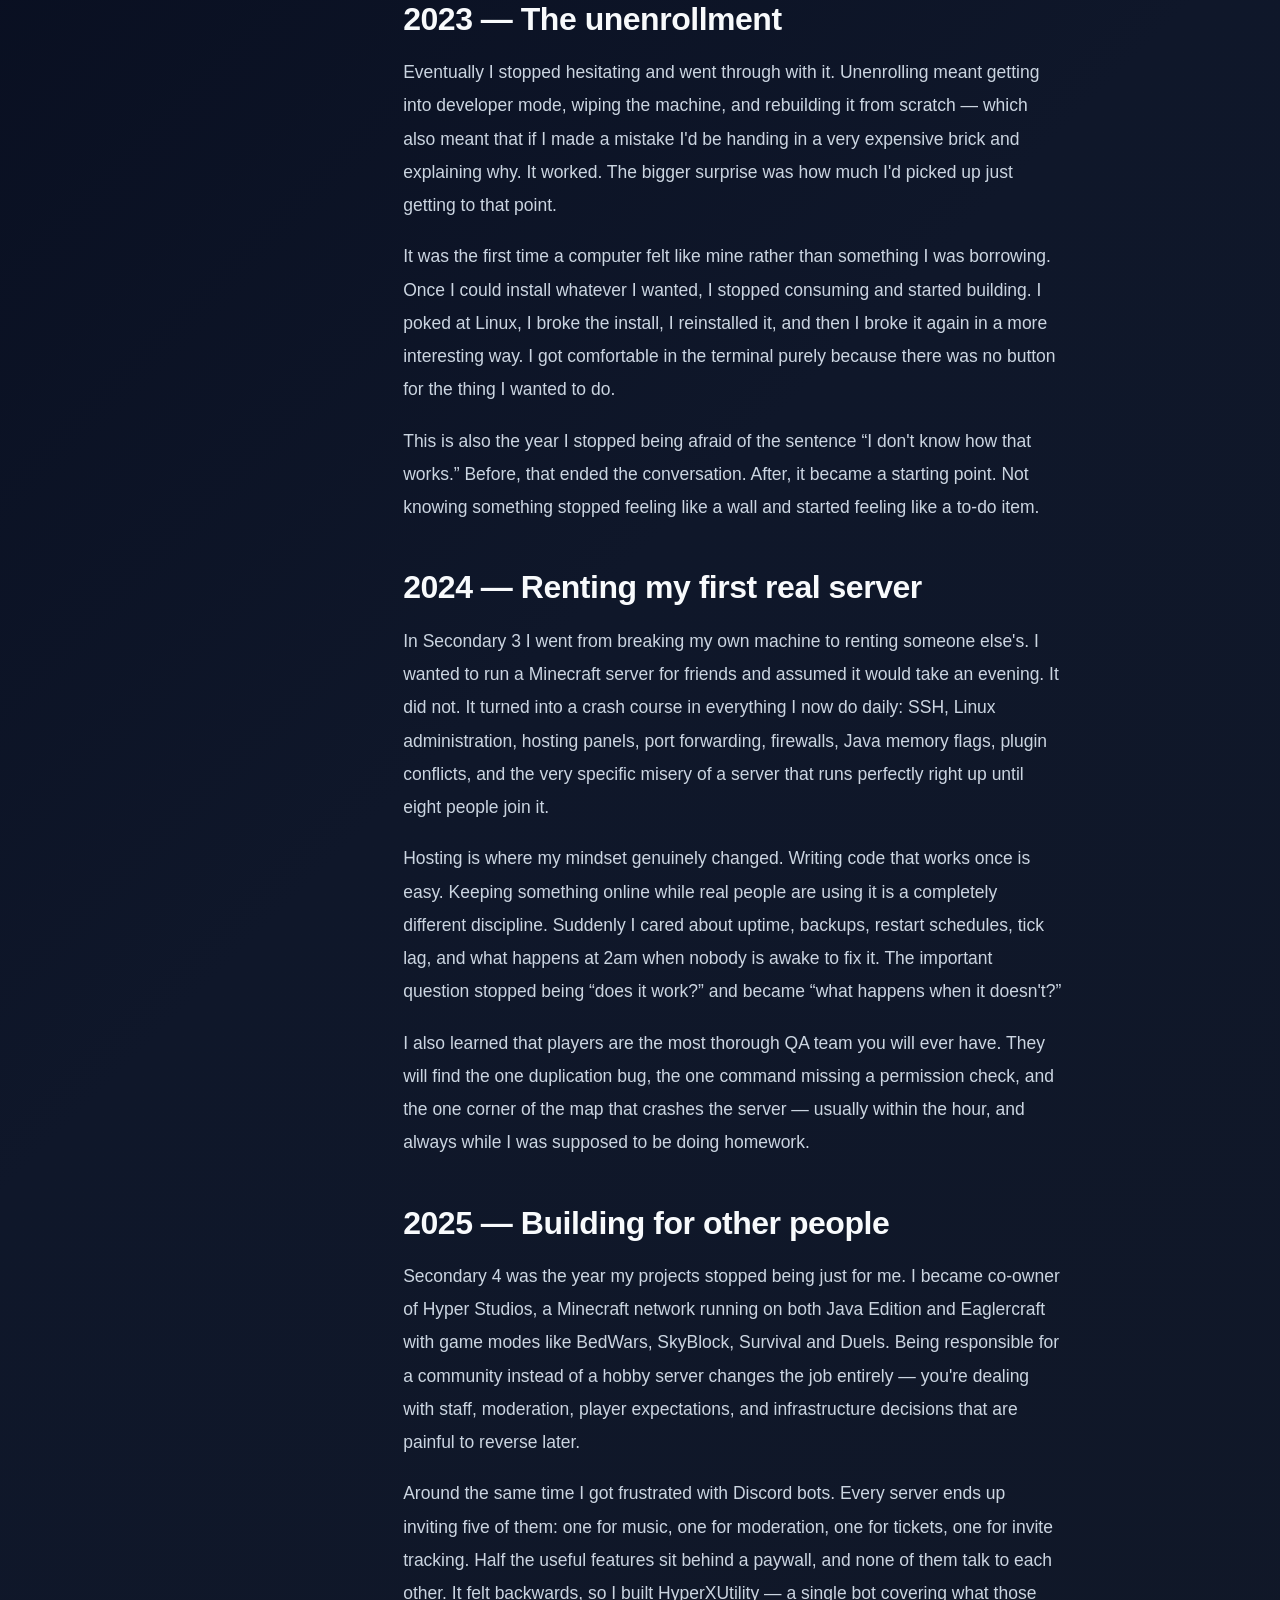
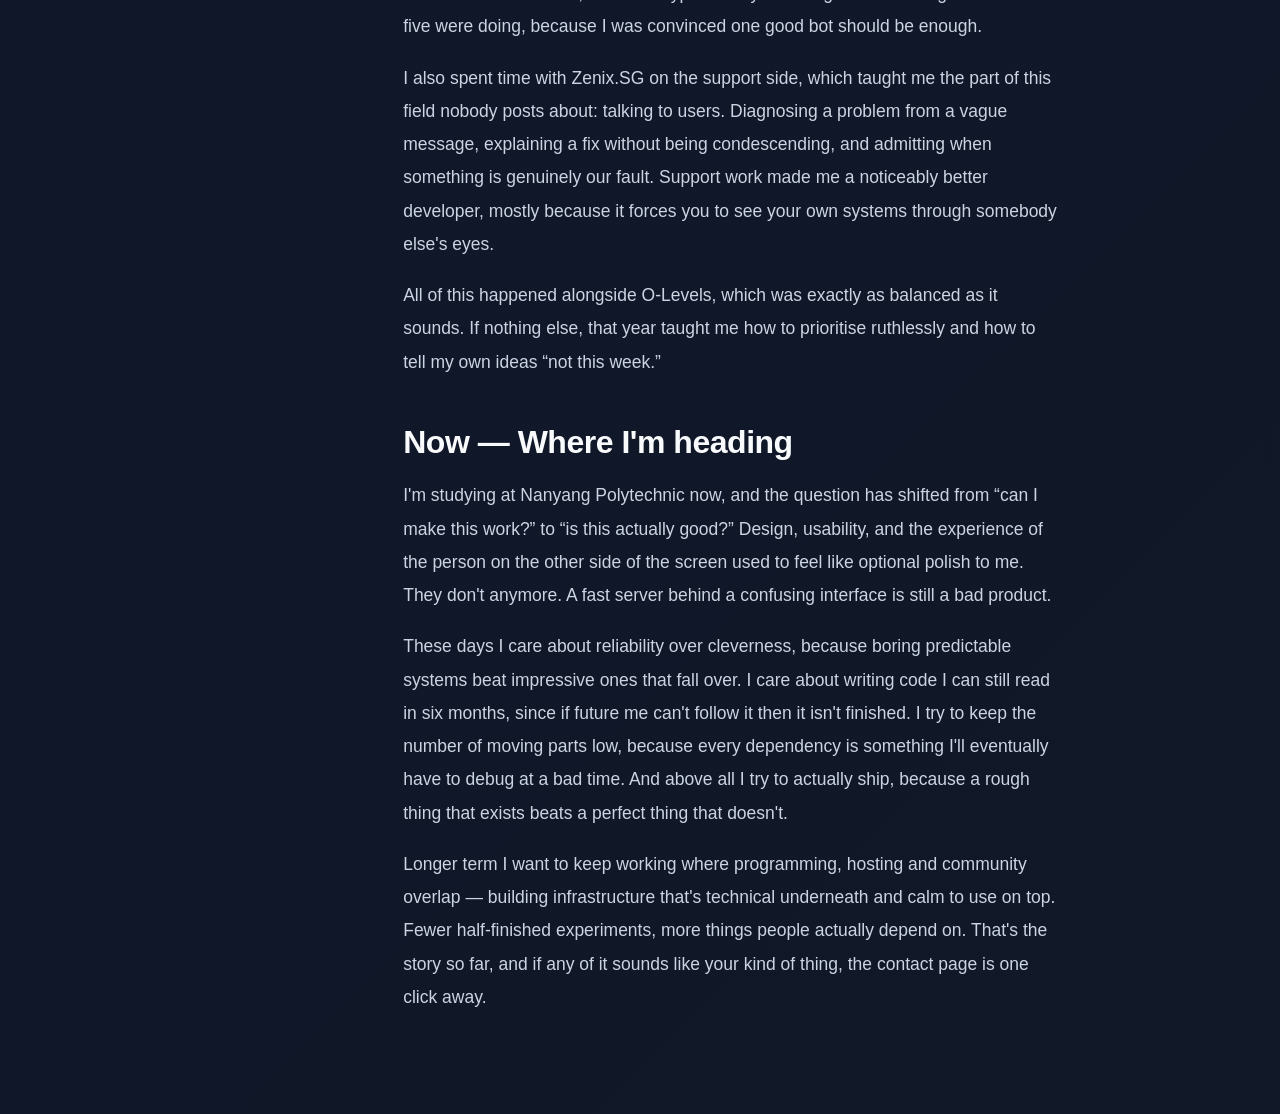
==== commit 31bee508: "modify 1" ====
--- a/about/index.html
+++ b/about/index.html
@@ -27,43 +27,43 @@
                     <a href="#intro">
                         <span class="chapter-num">01</span>
                         <span class="chapter-text">
-                            <span class="chapter-year">Introduction</span>
-                            <span class="chapter-name">Start here</span>
+                            <span class="chapter-year">Intro</span>
+                            <span class="chapter-name">Introduction</span>
                         </span>
                     </a>
                     <a href="#chapter-one">
                         <span class="chapter-num">02</span>
                         <span class="chapter-text">
                             <span class="chapter-year">2022</span>
-                            <span class="chapter-name">The Chromebook</span>
+                            <span class="chapter-name">Secondary 1</span>
                         </span>
                     </a>
                     <a href="#chapter-two">
                         <span class="chapter-num">03</span>
                         <span class="chapter-text">
                             <span class="chapter-year">2023</span>
-                            <span class="chapter-name">The unenrollment</span>
+                            <span class="chapter-name">Secondary 2</span>
                         </span>
                     </a>
                     <a href="#chapter-three">
                         <span class="chapter-num">04</span>
                         <span class="chapter-text">
                             <span class="chapter-year">2024</span>
-                            <span class="chapter-name">My first server</span>
+                            <span class="chapter-name">Secondary 3</span>
                         </span>
                     </a>
                     <a href="#chapter-four">
                         <span class="chapter-num">05</span>
                         <span class="chapter-text">
                             <span class="chapter-year">2025</span>
-                            <span class="chapter-name">Building for others</span>
-                        </span>
+                            <span class="chapter-name">Secondary 4/span>
+                            </span>
                     </a>
                     <a href="#chapter-five">
                         <span class="chapter-num">06</span>
                         <span class="chapter-text">
-                            <span class="chapter-year">Now</span>
-                            <span class="chapter-name">Where I&apos;m heading</span>
+                            <span class="chapter-year">2026</span>
+                            <span class="chapter-name">Present</span>
                         </span>
                     </a>
                 </nav>
@@ -89,7 +89,8 @@
                     </p>
                     <p>
                         I&apos;ve written this as a story rather than a list of skills, because the list on its own
-                        wouldn&apos;t make much sense. &ldquo;Runs Minecraft networks&rdquo; sounds random until you know
+                        wouldn&apos;t make much sense. &ldquo;Runs Minecraft networks&rdquo; sounds random until you
+                        know
                         it began with a school laptop I wasn&apos;t supposed to modify. The path from there to here was
                         messy, and the messy part is the part worth reading.
                     </p>
@@ -100,7 +101,8 @@
                     <p>
                         In Secondary 1 the school gave us Chromebooks to use for our studies. On paper it was a good
                         idea. In practice mine was slow, heavily managed, and restricted in ways that felt completely
-                        arbitrary. It would block the most random sites for no reason at all &mdash; documentation pages,
+                        arbitrary. It would block the most random sites for no reason at all &mdash; documentation
+                        pages,
                         reference material, things I actually needed for schoolwork. That got annoying very quickly, so
                         I started looking for a way around it.
                     </p>
@@ -114,7 +116,8 @@
                     <p>
                         What I didn&apos;t realise at the time is that the failures were the useful part. To get any of
                         it working I had to understand what a browser extension actually is, how enterprise enrollment
-                        pushes policy down to a device, why a managed machine phones home, and what &ldquo;managed&rdquo;
+                        pushes policy down to a device, why a managed machine phones home, and what
+                        &ldquo;managed&rdquo;
                         really means when somebody else holds the keys. I wasn&apos;t studying any of that. I was just
                         trying to open a website. I learned it anyway.
                     </p>
@@ -129,7 +132,8 @@
                     <h2>2023 &mdash; The unenrollment</h2>
                     <p>
                         Eventually I stopped hesitating and went through with it. Unenrolling meant getting into
-                        developer mode, wiping the machine, and rebuilding it from scratch &mdash; which also meant that if
+                        developer mode, wiping the machine, and rebuilding it from scratch &mdash; which also meant that
+                        if
                         I made a mistake I&apos;d be handing in a very expensive brick and explaining why. It worked.
                         The bigger surprise was how much I&apos;d picked up just getting to that point.
                     </p>
@@ -165,7 +169,8 @@
                     <p>
                         I also learned that players are the most thorough QA team you will ever have. They will find the
                         one duplication bug, the one command missing a permission check, and the one corner of the map
-                        that crashes the server &mdash; usually within the hour, and always while I was supposed to be doing
+                        that crashes the server &mdash; usually within the hour, and always while I was supposed to be
+                        doing
                         homework.
                     </p>
                 </section>
@@ -203,7 +208,8 @@
                 <section class="writing-section" id="chapter-five">
                     <h2>Now &mdash; Where I&apos;m heading</h2>
                     <p>
-                        I&apos;m studying at Nanyang Polytechnic now, and the question has shifted from &ldquo;can I make
+                        I&apos;m studying at Nanyang Polytechnic now, and the question has shifted from &ldquo;can I
+                        make
                         this work?&rdquo; to &ldquo;is this actually good?&rdquo; Design, usability, and the experience
                         of the person on the other side of the screen used to feel like optional polish to me. They
                         don&apos;t anymore. A fast server behind a confusing interface is still a bad product.
@@ -211,15 +217,18 @@
                     <p>
                         These days I care about reliability over cleverness, because boring predictable systems beat
                         impressive ones that fall over. I care about writing code I can still read in six months, since
-                        if future me can&apos;t follow it then it isn&apos;t finished. I try to keep the number of moving
+                        if future me can&apos;t follow it then it isn&apos;t finished. I try to keep the number of
+                        moving
                         parts low, because every dependency is something I&apos;ll eventually have to debug at a bad
                         time. And above all I try to actually ship, because a rough thing that exists beats a perfect
                         thing that doesn&apos;t.
                     </p>
                     <p>
-                        Longer term I want to keep working where programming, hosting and community overlap &mdash; building
+                        Longer term I want to keep working where programming, hosting and community overlap &mdash;
+                        building
                         infrastructure that&apos;s technical underneath and calm to use on top. Fewer half-finished
-                        experiments, more things people actually depend on. That&apos;s the story so far, and if any of it
+                        experiments, more things people actually depend on. That&apos;s the story so far, and if any of
+                        it
                         sounds like your kind of thing, the contact page is one click away.
                     </p>
                 </section>
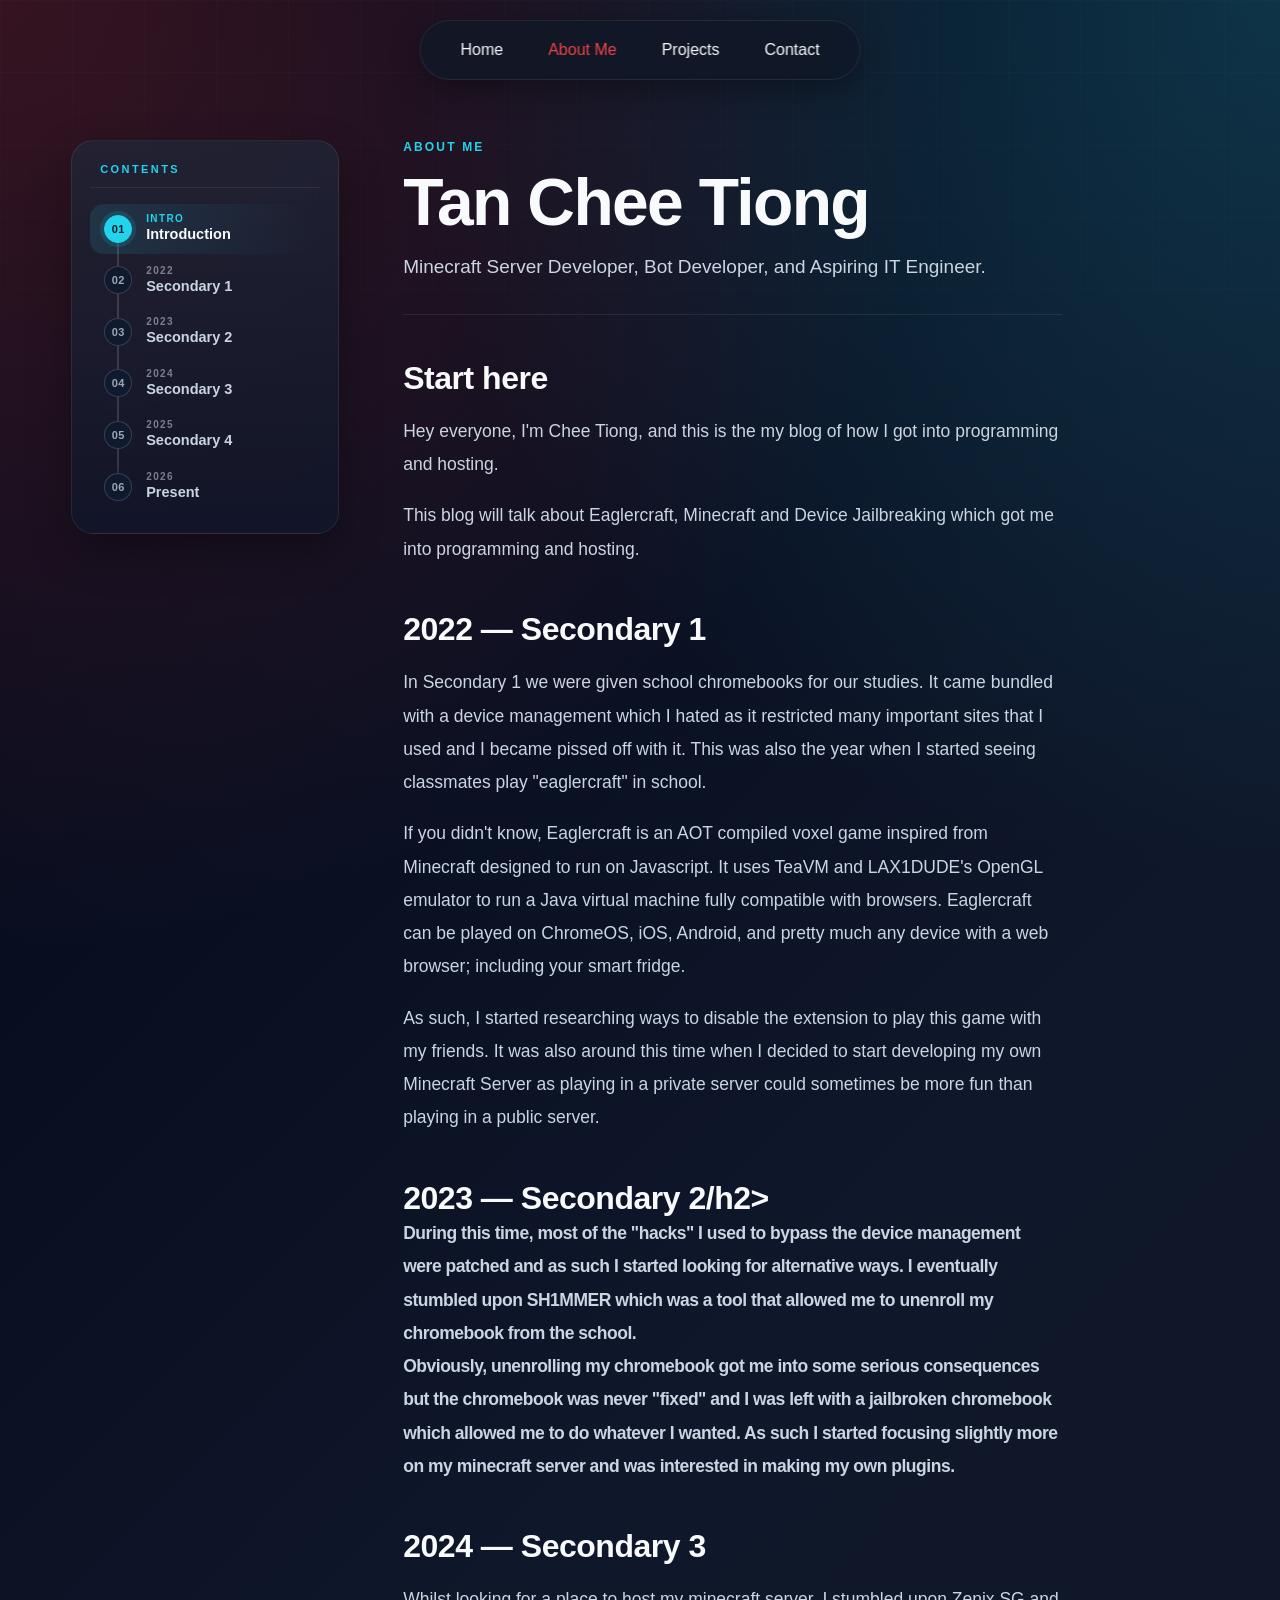
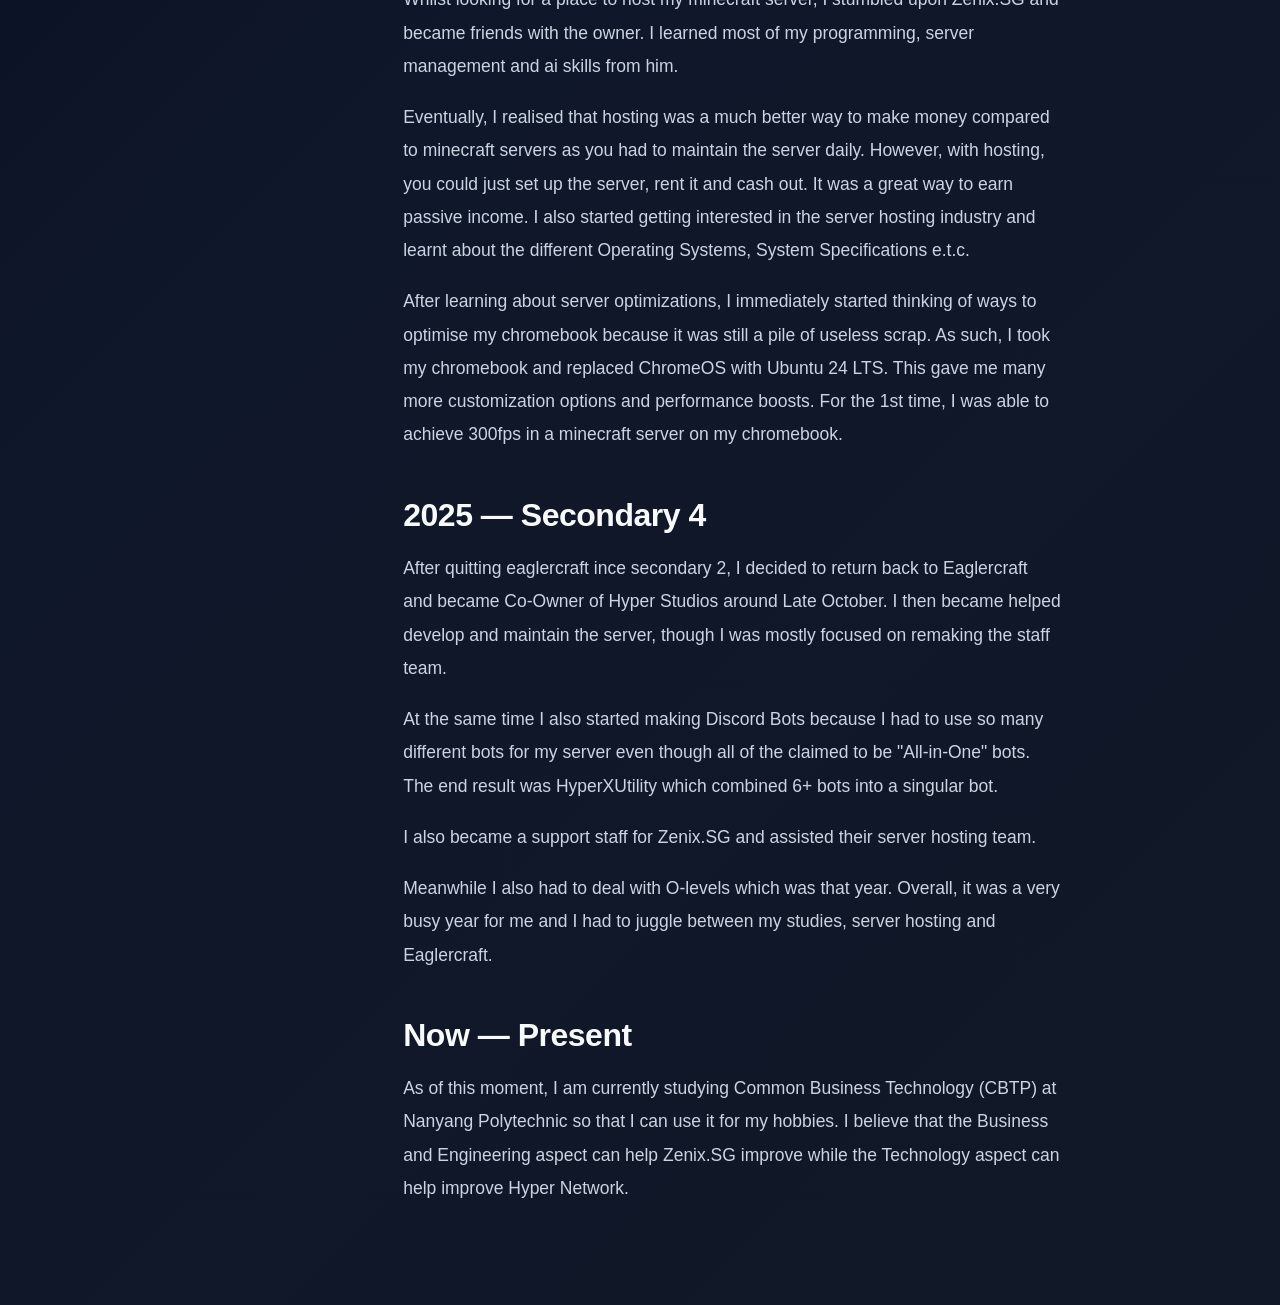
==== commit f227fad0: "uwu" ====
--- a/about/index.html
+++ b/about/index.html
@@ -56,8 +56,8 @@
                         <span class="chapter-num">05</span>
                         <span class="chapter-text">
                             <span class="chapter-year">2025</span>
-                            <span class="chapter-name">Secondary 4/span>
-                            </span>
+                            <span class="chapter-name">Secondary 4</span>
+                        </span>
                     </a>
                     <a href="#chapter-five">
                         <span class="chapter-num">06</span>
@@ -74,162 +74,108 @@
                     <p class="page-eyebrow">About Me</p>
                     <h1 class="page-title">Tan Chee Tiong</h1>
                     <p class="story-subtitle">
-                        Aspiring developer &mdash; server hosting, programming, and Minecraft development.
-                        Below is the long version of how I got here.
+                        Minecraft Server Developer, Bot Developer, and Aspiring IT Engineer.
                     </p>
                 </header>
 
                 <section class="writing-section" id="intro">
                     <h2>Start here</h2>
                     <p>
-                        Hey, everyone. I&apos;m Tan Chee Tiong, and I build and run things that other people rely on:
-                        servers, bots, and the infrastructure that keeps them online. If you only read one line of this
-                        page, make it this one &mdash; almost everything I know started because something in front of me
-                        was broken, slow, or locked down, and I refused to leave it alone.
+                        Hey everyone, I&apos;m Chee Tiong, and this is the my blog of how I got into programming and
+                        hosting.
                     </p>
                     <p>
-                        I&apos;ve written this as a story rather than a list of skills, because the list on its own
-                        wouldn&apos;t make much sense. &ldquo;Runs Minecraft networks&rdquo; sounds random until you
-                        know
-                        it began with a school laptop I wasn&apos;t supposed to modify. The path from there to here was
-                        messy, and the messy part is the part worth reading.
+                        This blog will talk about Eaglercraft, Minecraft and Device Jailbreaking which got me into
+                        programming and hosting.
                     </p>
                 </section>
 
                 <section class="writing-section" id="chapter-one">
-                    <h2>2022 &mdash; The Chromebook that started everything</h2>
+                    <h2>2022 &mdash; Secondary 1</h2>
                     <p>
-                        In Secondary 1 the school gave us Chromebooks to use for our studies. On paper it was a good
-                        idea. In practice mine was slow, heavily managed, and restricted in ways that felt completely
-                        arbitrary. It would block the most random sites for no reason at all &mdash; documentation
-                        pages,
-                        reference material, things I actually needed for schoolwork. That got annoying very quickly, so
-                        I started looking for a way around it.
+                        In Secondary 1 we were given school chromebooks for our studies. It came bundled with a device
+                        management which I hated as it restricted many important sites that I used and I became pissed
+                        off with it. This was also the year when I started seeing classmates play "eaglercraft" in
+                        school.
                     </p>
                     <p>
-                        The internet, predictably, had opinions. The first method I tried was repeatedly disabling the
-                        management extension with scripts. The second was corrupting the extension&apos;s installation
-                        so it couldn&apos;t load at all. Both worked for a while, and both were temporary. The extension
-                        would eventually repair itself, sync back down from the management server, and quietly undo
-                        everything overnight.
+                        If you didn't know, Eaglercraft is an AOT compiled voxel game inspired from Minecraft designed
+                        to run on Javascript. It uses TeaVM and LAX1DUDE's OpenGL emulator to run a Java virtual machine
+                        fully compatible with browsers. Eaglercraft can be played on ChromeOS, iOS, Android, and pretty
+                        much any device with a web browser; including your smart fridge.
                     </p>
                     <p>
-                        What I didn&apos;t realise at the time is that the failures were the useful part. To get any of
-                        it working I had to understand what a browser extension actually is, how enterprise enrollment
-                        pushes policy down to a device, why a managed machine phones home, and what
-                        &ldquo;managed&rdquo;
-                        really means when somebody else holds the keys. I wasn&apos;t studying any of that. I was just
-                        trying to open a website. I learned it anyway.
-                    </p>
-                    <p>
-                        Somewhere in that rabbit hole I found a way to permanently unenroll the device. I sat on it for
-                        months. I knew it would work, and I knew exactly what would happen if it went wrong, so I did
-                        nothing about it for a whole year.
+                        As such, I started researching ways to disable the extension to play this game with my friends.
+                        It was also around this time when I decided to start developing my own Minecraft Server as
+                        playing in a private server could sometimes be more fun than playing in a public server.
                     </p>
                 </section>
 
                 <section class="writing-section" id="chapter-two">
-                    <h2>2023 &mdash; The unenrollment</h2>
-                    <p>
-                        Eventually I stopped hesitating and went through with it. Unenrolling meant getting into
-                        developer mode, wiping the machine, and rebuilding it from scratch &mdash; which also meant that
-                        if
-                        I made a mistake I&apos;d be handing in a very expensive brick and explaining why. It worked.
-                        The bigger surprise was how much I&apos;d picked up just getting to that point.
-                    </p>
-                    <p>
-                        It was the first time a computer felt like mine rather than something I was borrowing. Once I
-                        could install whatever I wanted, I stopped consuming and started building. I poked at Linux, I
-                        broke the install, I reinstalled it, and then I broke it again in a more interesting way. I got
-                        comfortable in the terminal purely because there was no button for the thing I wanted to do.
-                    </p>
-                    <p>
-                        This is also the year I stopped being afraid of the sentence &ldquo;I don&apos;t know how that
-                        works.&rdquo; Before, that ended the conversation. After, it became a starting point. Not
-                        knowing something stopped feeling like a wall and started feeling like a to-do item.
-                    </p>
+                    <h2>2023 &mdash; Secondary 2/h2>
+                        <p>
+                            During this time, most of the "hacks" I used to bypass the device management were patched
+                            and as such I started looking for alternative ways. I eventually stumbled upon SH1MMER which
+                            was a tool that allowed me to unenroll my chromebook from the school.
+                        </p>
+                        <p>
+                            Obviously, unenrolling my chromebook got me into some serious consequences but the
+                            chromebook was never "fixed" and I was left with a jailbroken chromebook which allowed me to
+                            do whatever I wanted. As such I started focusing slightly more on my minecraft server and
+                            was interested in making my own plugins.
+                        </p>
                 </section>
 
                 <section class="writing-section" id="chapter-three">
-                    <h2>2024 &mdash; Renting my first real server</h2>
+                    <h2>2024 &mdash; Secondary 3</h2>
                     <p>
-                        In Secondary 3 I went from breaking my own machine to renting someone else&apos;s. I wanted to
-                        run a Minecraft server for friends and assumed it would take an evening. It did not. It turned
-                        into a crash course in everything I now do daily: SSH, Linux administration, hosting panels,
-                        port forwarding, firewalls, Java memory flags, plugin conflicts, and the very specific misery of
-                        a server that runs perfectly right up until eight people join it.
+                        Whilst looking for a place to host my minecraft server, I stumbled upon Zenix.SG and became
+                        friends with the owner. I learned most of my programming, server management and ai skills from
+                        him.
                     </p>
                     <p>
-                        Hosting is where my mindset genuinely changed. Writing code that works once is easy. Keeping
-                        something online while real people are using it is a completely different discipline. Suddenly I
-                        cared about uptime, backups, restart schedules, tick lag, and what happens at 2am when nobody is
-                        awake to fix it. The important question stopped being &ldquo;does it work?&rdquo; and became
-                        &ldquo;what happens when it doesn&apos;t?&rdquo;
+                        Eventually, I realised that hosting was a much better way to make money compared to minecraft
+                        servers as you had to maintain the server daily. However, with hosting, you could just set up
+                        the server, rent it and cash out. It was a great way to earn passive income. I also started
+                        getting interested in the server hosting industry and learnt about the different Operating
+                        Systems, System Specifications e.t.c.
                     </p>
                     <p>
-                        I also learned that players are the most thorough QA team you will ever have. They will find the
-                        one duplication bug, the one command missing a permission check, and the one corner of the map
-                        that crashes the server &mdash; usually within the hour, and always while I was supposed to be
-                        doing
-                        homework.
+                        After learning about server optimizations, I immediately started thinking of ways to optimise my
+                        chromebook because it was still a pile of useless scrap. As such, I took my chromebook and
+                        replaced ChromeOS with Ubuntu 24 LTS. This gave me many more customization options and
+                        performance boosts. For the 1st time, I was able to achieve 300fps in a minecraft server on my
+                        chromebook.
                     </p>
                 </section>
 
                 <section class="writing-section" id="chapter-four">
-                    <h2>2025 &mdash; Building for other people</h2>
+                    <h2>2025 &mdash; Secondary 4</h2>
                     <p>
-                        Secondary 4 was the year my projects stopped being just for me. I became co-owner of Hyper
-                        Studios, a Minecraft network running on both Java Edition and Eaglercraft with game modes like
-                        BedWars, SkyBlock, Survival and Duels. Being responsible for a community instead of a hobby
-                        server changes the job entirely &mdash; you&apos;re dealing with staff, moderation, player
-                        expectations, and infrastructure decisions that are painful to reverse later.
+                        After quitting eaglercraft ince secondary 2, I decided to return back to Eaglercraft and became
+                        Co-Owner of Hyper Studios around Late October. I then became helped develop and maintain the
+                        server, though I was mostly focused on remaking the staff team.
                     </p>
                     <p>
-                        Around the same time I got frustrated with Discord bots. Every server ends up inviting five of
-                        them: one for music, one for moderation, one for tickets, one for invite tracking. Half the
-                        useful features sit behind a paywall, and none of them talk to each other. It felt backwards, so
-                        I built HyperXUtility &mdash; a single bot covering what those five were doing, because I was
-                        convinced one good bot should be enough.
+                        At the same time I also started making Discord Bots because I had to use so many different bots
+                        for my server even though all of the claimed to be "All-in-One" bots. The end result was
+                        HyperXUtility which combined 6+ bots into a singular bot.
                     </p>
                     <p>
-                        I also spent time with Zenix.SG on the support side, which taught me the part of this field
-                        nobody posts about: talking to users. Diagnosing a problem from a vague message, explaining a
-                        fix without being condescending, and admitting when something is genuinely our fault. Support
-                        work made me a noticeably better developer, mostly because it forces you to see your own systems
-                        through somebody else&apos;s eyes.
+                        I also became a support staff for Zenix.SG and assisted their server hosting team.
                     </p>
                     <p>
-                        All of this happened alongside O-Levels, which was exactly as balanced as it sounds. If nothing
-                        else, that year taught me how to prioritise ruthlessly and how to tell my own ideas &ldquo;not
-                        this week.&rdquo;
+                        Meanwhile I also had to deal with O-levels which was that year. Overall, it was a very busy year
+                        for me and I had to juggle between my studies, server hosting and Eaglercraft.
                     </p>
                 </section>
 
                 <section class="writing-section" id="chapter-five">
-                    <h2>Now &mdash; Where I&apos;m heading</h2>
+                    <h2>Now &mdash; Present</h2>
                     <p>
-                        I&apos;m studying at Nanyang Polytechnic now, and the question has shifted from &ldquo;can I
-                        make
-                        this work?&rdquo; to &ldquo;is this actually good?&rdquo; Design, usability, and the experience
-                        of the person on the other side of the screen used to feel like optional polish to me. They
-                        don&apos;t anymore. A fast server behind a confusing interface is still a bad product.
-                    </p>
-                    <p>
-                        These days I care about reliability over cleverness, because boring predictable systems beat
-                        impressive ones that fall over. I care about writing code I can still read in six months, since
-                        if future me can&apos;t follow it then it isn&apos;t finished. I try to keep the number of
-                        moving
-                        parts low, because every dependency is something I&apos;ll eventually have to debug at a bad
-                        time. And above all I try to actually ship, because a rough thing that exists beats a perfect
-                        thing that doesn&apos;t.
-                    </p>
-                    <p>
-                        Longer term I want to keep working where programming, hosting and community overlap &mdash;
-                        building
-                        infrastructure that&apos;s technical underneath and calm to use on top. Fewer half-finished
-                        experiments, more things people actually depend on. That&apos;s the story so far, and if any of
-                        it
-                        sounds like your kind of thing, the contact page is one click away.
+                        As of this moment, I am currently studying Common Business Technology (CBTP) at Nanyang
+                        Polytechnic so that I can use it for my hobbies. I believe that the Business and Engineering
+                        aspect can help Zenix.SG improve while the Technology aspect can help improve Hyper Network.
                     </p>
                 </section>
             </article>
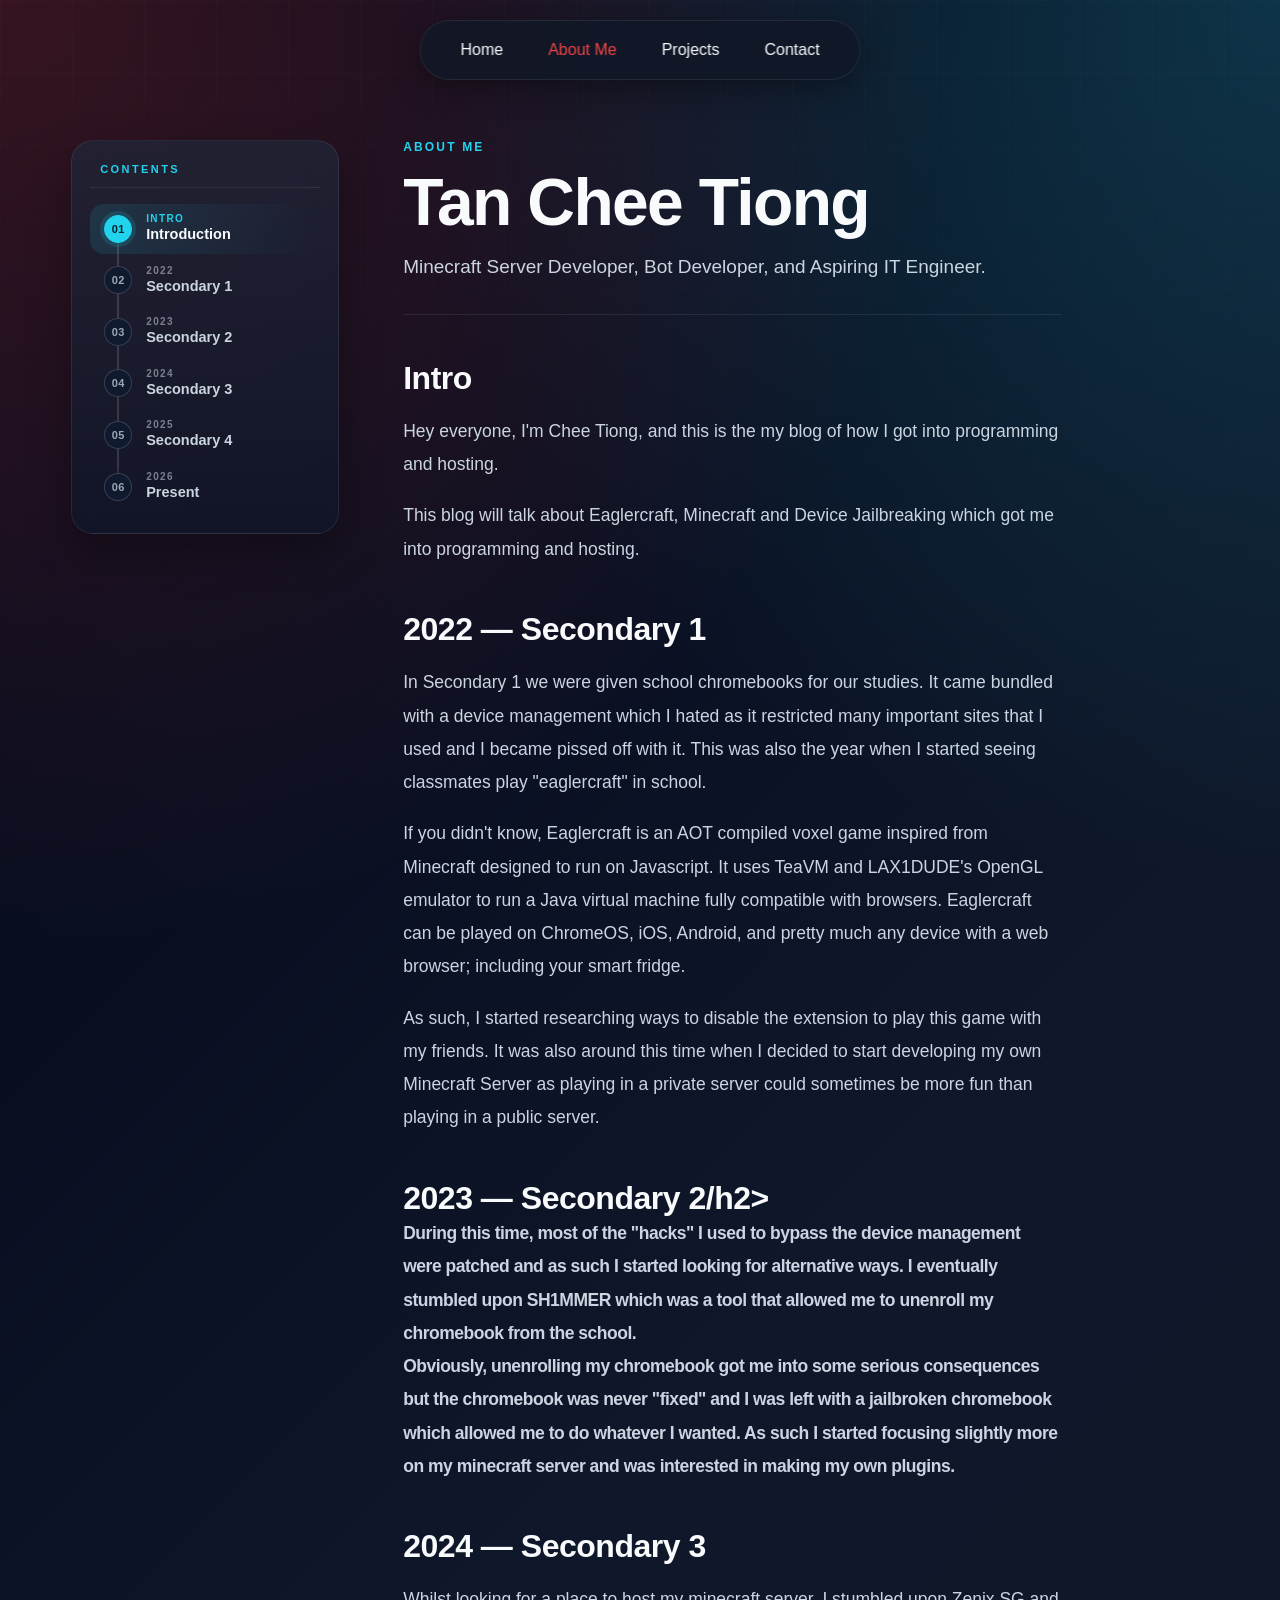
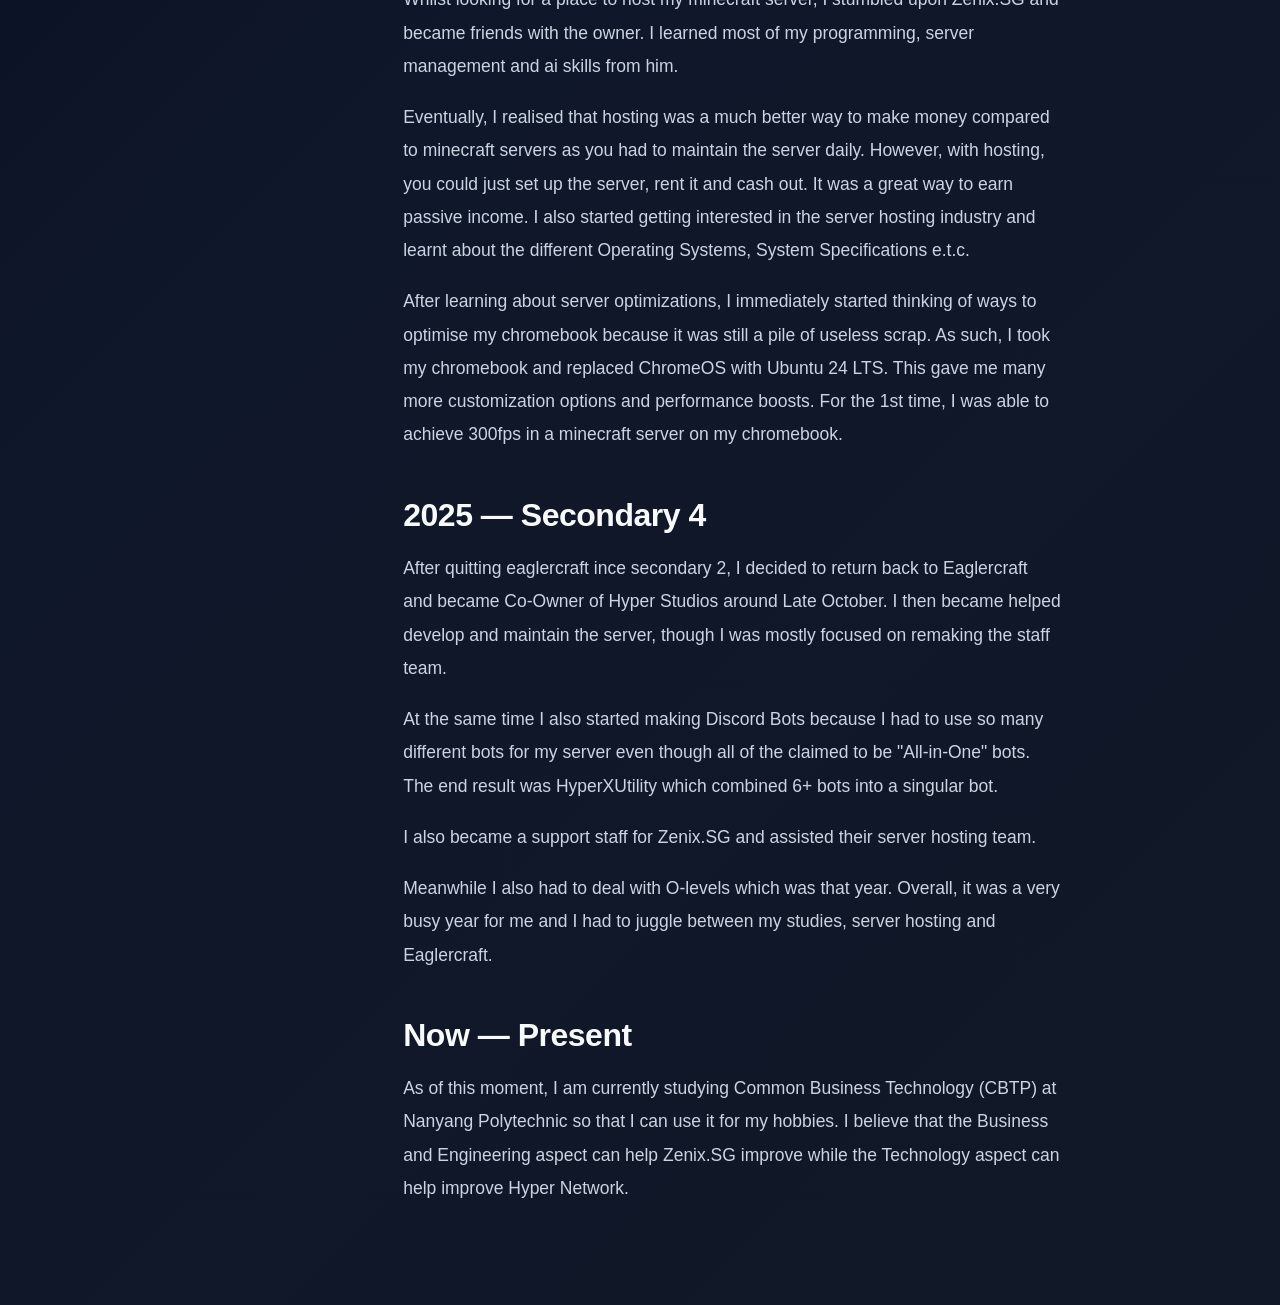
==== commit 153b07d7: "change start here to intro" ====
--- a/about/index.html
+++ b/about/index.html
@@ -79,7 +79,7 @@
                 </header>
 
                 <section class="writing-section" id="intro">
-                    <h2>Start here</h2>
+                    <h2>Intro</h2>
                     <p>
                         Hey everyone, I&apos;m Chee Tiong, and this is the my blog of how I got into programming and
                         hosting.
